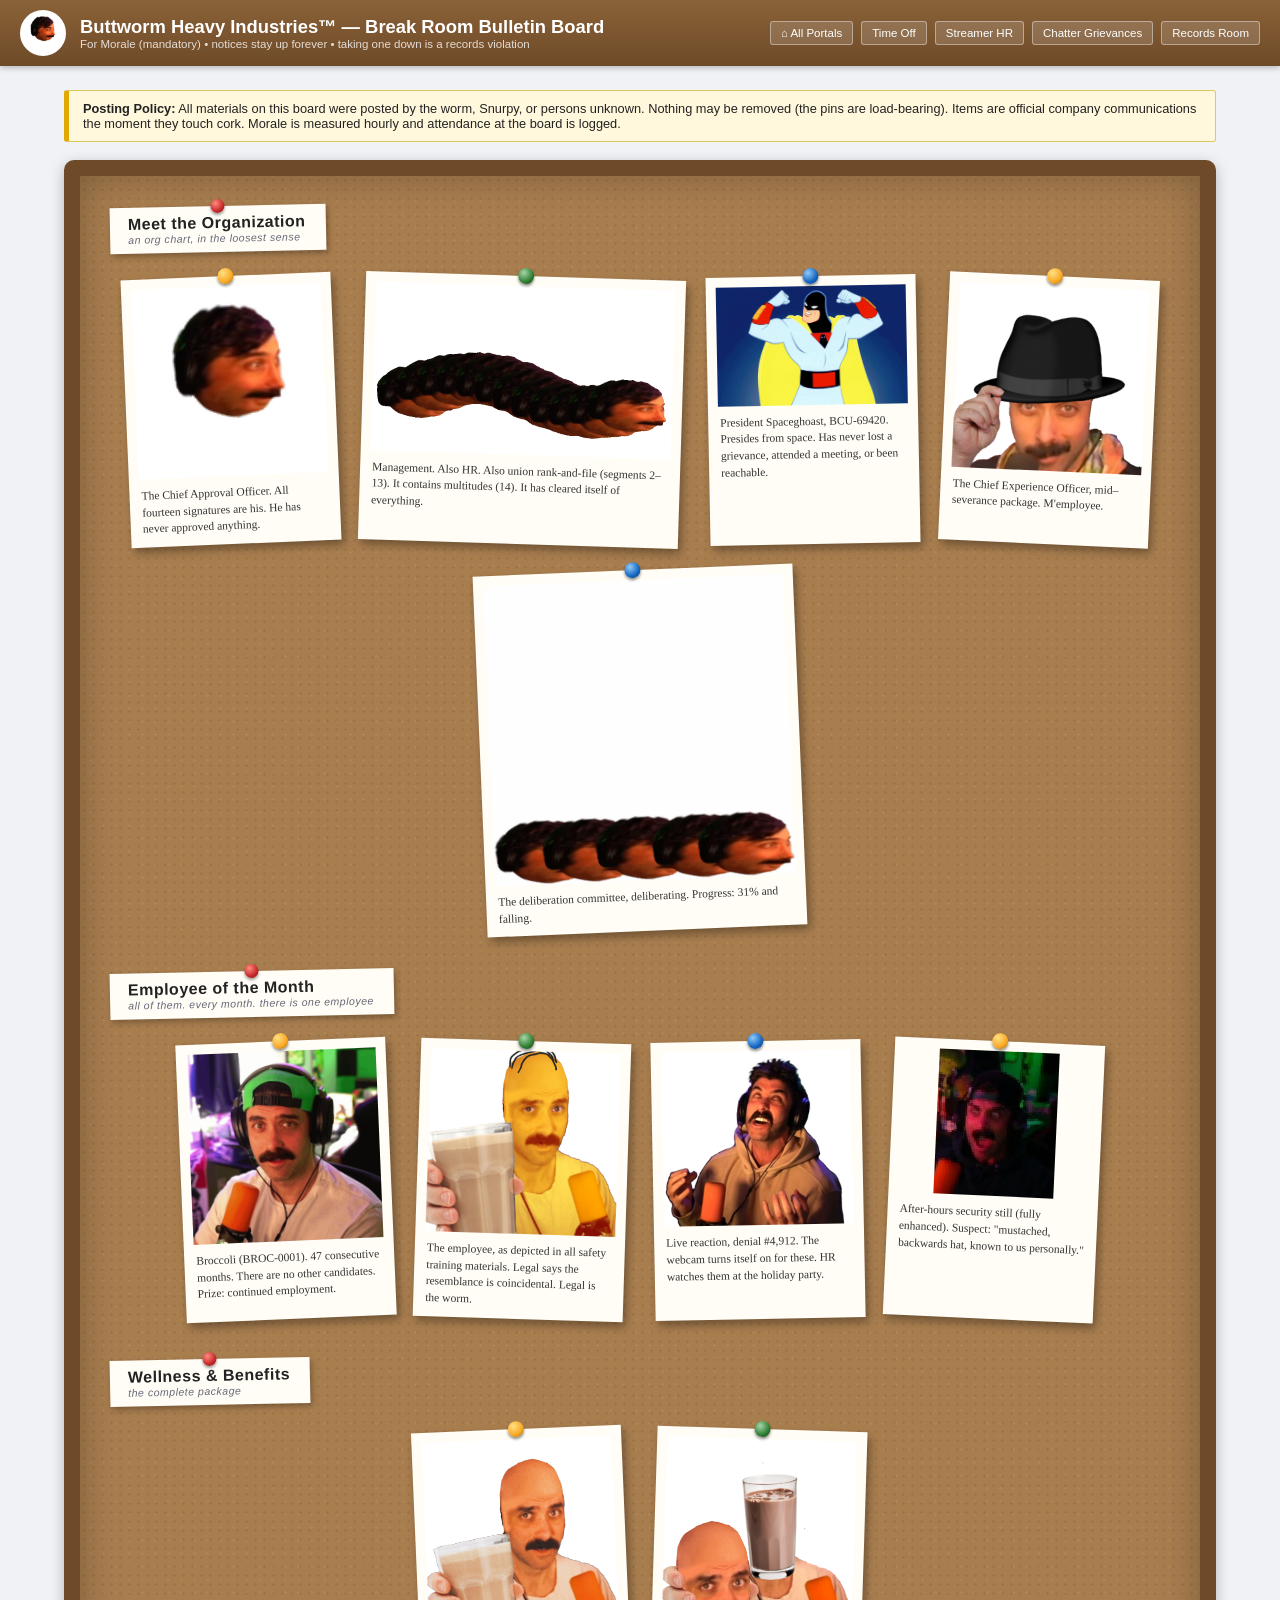
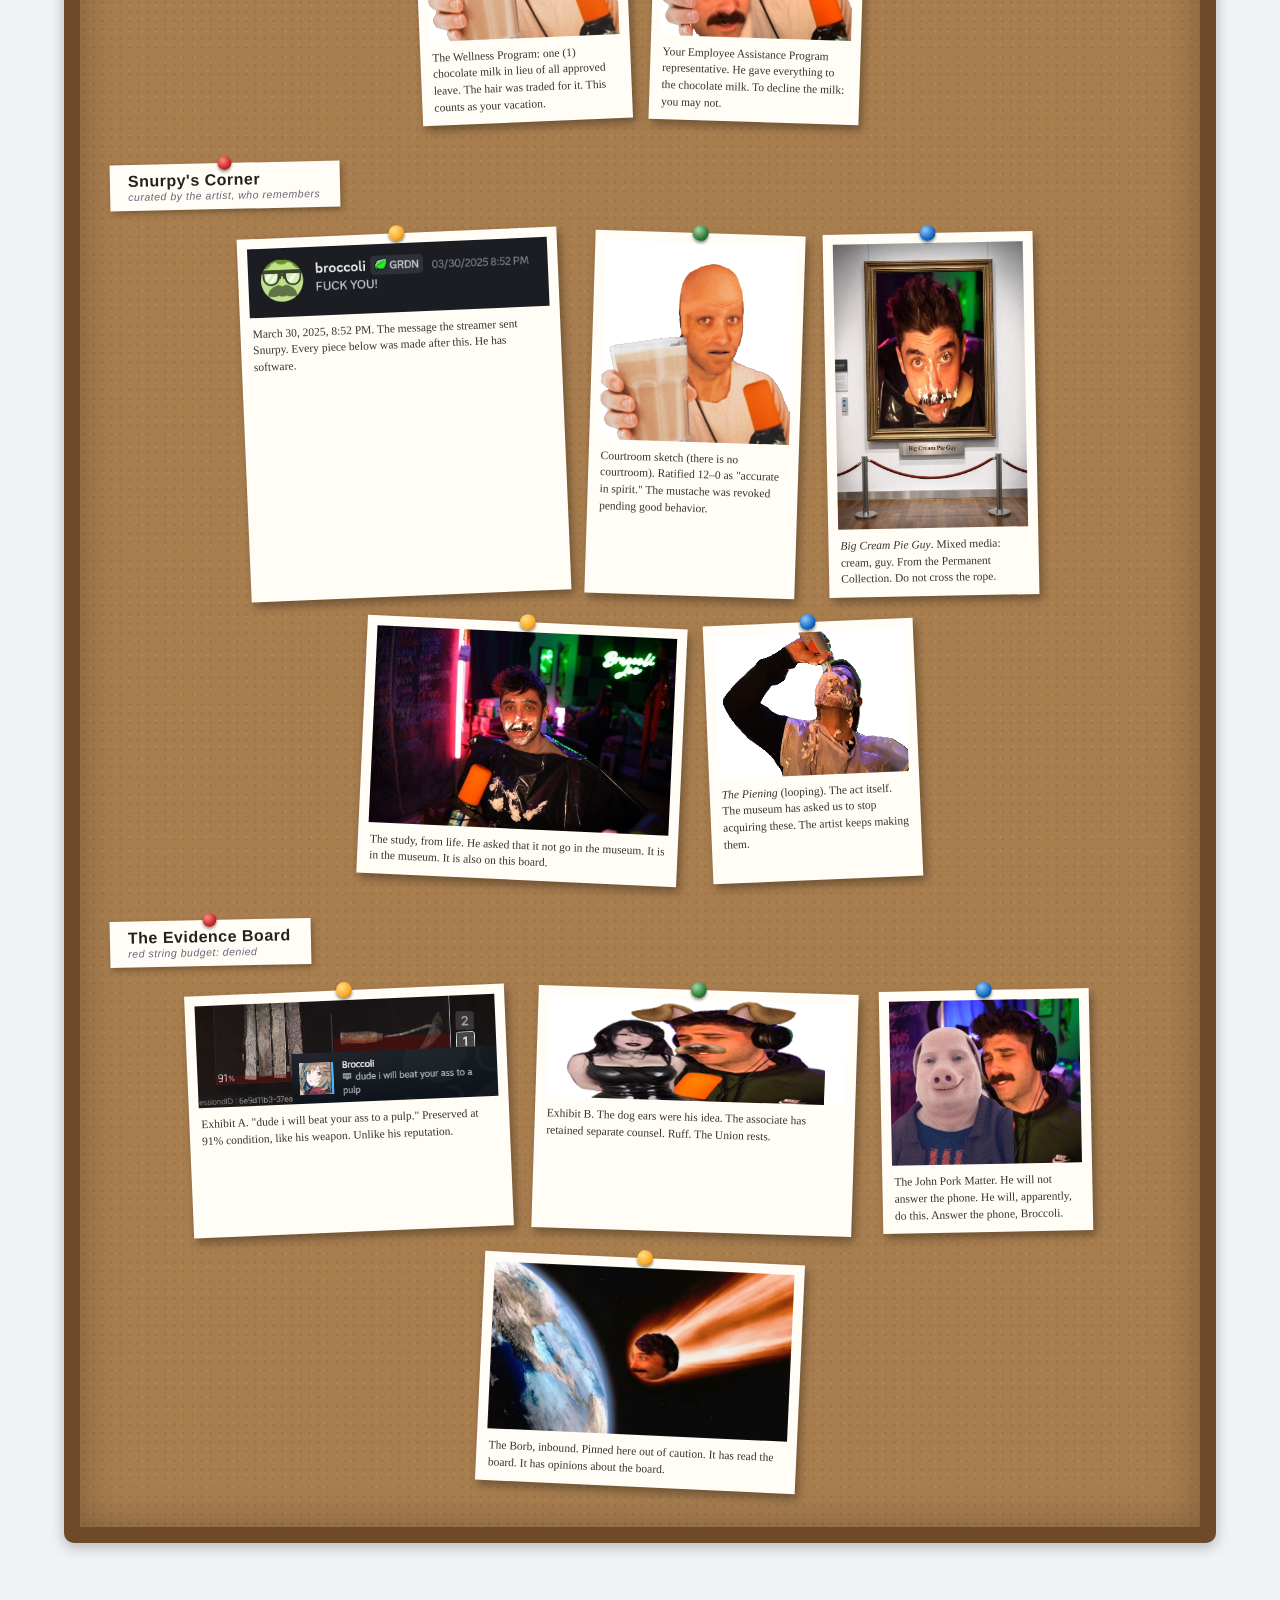
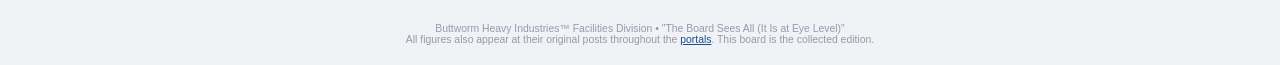
==== bulletin.html @ 922d69f0 "Add Break Room Bulletin Board: categorized corkboard gallery of all lore imagery, linked from every " ====
<!DOCTYPE html>
<html lang="en">
<head>
<meta charset="UTF-8">
<meta name="viewport" content="width=device-width, initial-scale=1.0">
<title>Buttworm Heavy Industries — Break Room Bulletin Board</title>
<link rel="icon" type="image/webp" href="assets/face.webp">
<style>
  :root {
    --corp-blue: #1a4d8f;
    --cork: #a97e4f;
    --cork-dark: #8a6238;
    --frame: #6e4a28;
    --paper: #fffdf5;
    --border: #c8cdd4;
  }
  * { box-sizing: border-box; margin: 0; padding: 0; }
  body {
    font-family: "Segoe UI", Tahoma, Arial, sans-serif;
    background: #f0f2f5;
    color: #222;
    min-height: 100vh;
  }
  .topbar {
    background: linear-gradient(180deg, #8a6238, #6e4a28);
    color: #fff;
    padding: 10px 20px;
    display: flex;
    align-items: center;
    gap: 14px;
    box-shadow: 0 2px 6px rgba(0,0,0,.25);
  }
  .topbar img {
    height: 46px; width: 46px;
    border-radius: 50%;
    background: #fff;
    border: 2px solid #fff;
    object-fit: cover;
  }
  .topbar h1 { font-size: 1.15rem; font-weight: 600; }
  .topbar .sub { font-size: .72rem; opacity: .8; }
  .nav { margin-left: auto; display: flex; gap: 8px; flex-wrap: wrap; }
  .nav a {
    color: #fff;
    font-size: .72rem;
    background: rgba(255,255,255,.15);
    border: 1px solid rgba(255,255,255,.4);
    padding: 5px 10px;
    border-radius: 3px;
    text-decoration: none;
    white-space: nowrap;
  }
  .nav a:hover { background: rgba(255,255,255,.28); }

  .wrap { max-width: 1180px; margin: 24px auto 60px; padding: 0 14px; }

  .notice {
    background: #fff8dc;
    border: 1px solid #e0c860;
    border-left: 5px solid #e0a800;
    padding: 10px 14px;
    font-size: .8rem;
    margin-bottom: 18px;
    border-radius: 3px;
  }

  .board {
    background-color: var(--cork);
    background-image:
      radial-gradient(rgba(0,0,0,.08) 1px, transparent 1.5px),
      radial-gradient(rgba(255,255,255,.05) 1px, transparent 1.5px);
    background-size: 9px 9px, 13px 13px;
    background-position: 0 0, 4px 6px;
    border: 16px solid var(--frame);
    border-radius: 10px;
    box-shadow: inset 0 0 40px rgba(0,0,0,.28), 0 4px 14px rgba(0,0,0,.25);
    padding: 30px 22px 40px;
  }

  .board-section { margin-bottom: 40px; }
  .board-section:last-child { margin-bottom: 0; }

  .board-label {
    position: relative;
    display: inline-block;
    background: var(--paper);
    padding: 8px 20px 8px 18px;
    font-weight: 700;
    font-size: 1rem;
    letter-spacing: .5px;
    transform: rotate(-1.2deg);
    box-shadow: 2px 3px 6px rgba(0,0,0,.3);
    margin: 0 0 6px 8px;
  }
  .board-label small {
    display: block;
    font-weight: 400;
    font-size: .66rem;
    color: #667;
    font-style: italic;
  }
  .board-label::before {
    content: '';
    position: absolute;
    top: -7px; left: 50%;
    margin-left: -7px;
    width: 14px; height: 14px;
    border-radius: 50%;
    background: radial-gradient(circle at 35% 30%, #ff8a80, #c62828 60%, #7f1313);
    box-shadow: 0 2px 3px rgba(0,0,0,.4);
  }

  .pin-wall {
    display: flex;
    flex-wrap: wrap;
    gap: 26px;
    justify-content: center;
    padding-top: 18px;
  }
  .pin-item {
    position: relative;
    background: var(--paper);
    padding: 10px 10px 8px;
    width: 210px;
    box-shadow: 3px 5px 10px rgba(0,0,0,.35);
  }
  .pin-item.wide { width: 320px; }
  .pin-item img {
    width: 100%;
    display: block;
    background: #fff;
  }
  .pin-item.pixel img { image-rendering: pixelated; }
  .pin-cap {
    font-family: "Segoe Print", "Comic Sans MS", cursive;
    font-size: .72rem;
    color: #333;
    padding: 8px 2px 2px;
    line-height: 1.45;
  }
  .pin-item::before {
    content: '';
    position: absolute;
    top: -8px; left: 50%;
    margin-left: -8px;
    width: 16px; height: 16px;
    border-radius: 50%;
    background: radial-gradient(circle at 35% 30%, #90caf9, #1565c0 60%, #0b3a70);
    box-shadow: 0 2px 3px rgba(0,0,0,.45);
    z-index: 2;
  }
  .pin-wall .pin-item:nth-child(4n+1) { transform: rotate(-2.4deg); }
  .pin-wall .pin-item:nth-child(4n+2) { transform: rotate(1.8deg); }
  .pin-wall .pin-item:nth-child(4n+3) { transform: rotate(-1.1deg); }
  .pin-wall .pin-item:nth-child(4n+4) { transform: rotate(2.6deg); }
  .pin-wall .pin-item:nth-child(3n+1)::before { background: radial-gradient(circle at 35% 30%, #ffe082, #f9a825 60%, #8a5c00); }
  .pin-wall .pin-item:nth-child(5n+2)::before { background: radial-gradient(circle at 35% 30%, #a5d6a7, #2e7d32 60%, #144017); }
  .pin-item:hover { transform: rotate(0deg) scale(1.03); transition: transform .15s ease; z-index: 3; }

  footer {
    text-align: center;
    font-size: .65rem;
    color: #99a;
    padding: 20px;
  }
  footer a { color: var(--corp-blue); }
</style>
</head>
<body>

<div class="topbar">
  <img src="assets/face.webp" alt="Buttworm Heavy Industries">
  <div>
    <h1>Buttworm Heavy Industries&trade; &mdash; Break Room Bulletin Board</h1>
    <div class="sub">For Morale (mandatory) &bull; notices stay up forever &bull; taking one down is a records violation</div>
  </div>
  <div class="nav">
    <a href="index.html">&#8962; All Portals</a>
    <a href="timeoff.html">Time Off</a>
    <a href="complaints.html">Streamer HR</a>
    <a href="chatters.html">Chatter Grievances</a>
    <a href="records.html">Records Room</a>
  </div>
</div>

<div class="wrap">

  <div class="notice">
    <strong>Posting Policy:</strong> All materials on this board were posted by the worm, Snurpy, or
    persons unknown. Nothing may be removed (the pins are load-bearing). Items are official company
    communications the moment they touch cork. Morale is measured hourly and attendance at the board
    is logged.
  </div>

  <div class="board">

    <div class="board-section">
      <div class="board-label">Meet the Organization<small>an org chart, in the loosest sense</small></div>
      <div class="pin-wall">
        <div class="pin-item">
          <img src="assets/face.webp" alt="Chief Approval Officer">
          <div class="pin-cap">The Chief Approval Officer. All fourteen signatures are his. He has never approved anything.</div>
        </div>
        <div class="pin-item wide">
          <img src="assets/worm.gif" alt="Management">
          <div class="pin-cap">Management. Also HR. Also union rank-and-file (segments 2&ndash;13). It contains multitudes (14). It has cleared itself of everything.</div>
        </div>
        <div class="pin-item">
          <img src="assets/spaceghoast.png" alt="President Spaceghoast">
          <div class="pin-cap">President Spaceghoast, BCU-69420. Presides from space. Has never lost a grievance, attended a meeting, or been reachable.</div>
        </div>
        <div class="pin-item">
          <img src="assets/mlady.png" alt="Chief Experience Officer">
          <div class="pin-cap">The Chief Experience Officer, mid&ndash;severance package. M'employee.</div>
        </div>
        <div class="pin-item wide">
          <img src="assets/bounce.gif" alt="The deliberation committee">
          <div class="pin-cap">The deliberation committee, deliberating. Progress: 31% and falling.</div>
        </div>
      </div>
    </div>

    <div class="board-section">
      <div class="board-label">Employee of the Month<small>all of them. every month. there is one employee</small></div>
      <div class="pin-wall">
        <div class="pin-item">
          <img src="assets/broccoli.gif" alt="Employee of the Month">
          <div class="pin-cap">Broccoli (BROC-0001). 47 consecutive months. There are no other candidates. Prize: continued employment.</div>
        </div>
        <div class="pin-item">
          <img src="assets/homer.png" alt="Safety training rendering">
          <div class="pin-cap">The employee, as depicted in all safety training materials. Legal says the resemblance is coincidental. Legal is the worm.</div>
        </div>
        <div class="pin-item">
          <img src="assets/mad.png" alt="Live denial reaction">
          <div class="pin-cap">Live reaction, denial #4,912. The webcam turns itself on for these. HR watches them at the holiday party.</div>
        </div>
        <div class="pin-item pixel">
          <img src="assets/cctv.png" alt="Security still" style="width:120px;margin:0 auto">
          <div class="pin-cap">After-hours security still (fully enhanced). Suspect: "mustached, backwards hat, known to us personally."</div>
        </div>
      </div>
    </div>

    <div class="board-section">
      <div class="board-label">Wellness &amp; Benefits<small>the complete package</small></div>
      <div class="pin-wall">
        <div class="pin-item">
          <img src="assets/bald-broc.png" alt="The Wellness Program">
          <div class="pin-cap">The Wellness Program: one (1) chocolate milk in lieu of all approved leave. The hair was traded for it. This counts as your vacation.</div>
        </div>
        <div class="pin-item">
          <img src="assets/choccy-head.png" alt="EAP representative">
          <div class="pin-cap">Your Employee Assistance Program representative. He gave everything to the chocolate milk. To decline the milk: you may not.</div>
        </div>
      </div>
    </div>

    <div class="board-section">
      <div class="board-label">Snurpy's Corner<small>curated by the artist, who remembers</small></div>
      <div class="pin-wall">
        <div class="pin-item wide">
          <img src="assets/statement.jpg" alt="The inciting message">
          <div class="pin-cap">March 30, 2025, 8:52 PM. The message the streamer sent Snurpy. Every piece below was made after this. He has software.</div>
        </div>
        <div class="pin-item">
          <img src="assets/balder.png" alt="Courtroom sketch">
          <div class="pin-cap">Courtroom sketch (there is no courtroom). Ratified 12&ndash;0 as "accurate in spirit." The mustache was revoked pending good behavior.</div>
        </div>
        <div class="pin-item">
          <img src="assets/cream-pie-guy.jpg" alt="Big Cream Pie Guy">
          <div class="pin-cap"><em>Big Cream Pie Guy</em>. Mixed media: cream, guy. From the Permanent Collection. Do not cross the rope.</div>
        </div>
        <div class="pin-item wide">
          <img src="assets/cream-pie-study.jpg" alt="The study">
          <div class="pin-cap">The study, from life. He asked that it not go in the museum. It is in the museum. It is also on this board.</div>
        </div>
        <div class="pin-item">
          <img src="assets/cream-action.gif" alt="The Piening">
          <div class="pin-cap"><em>The Piening</em> (looping). The act itself. The museum has asked us to stop acquiring these. The artist keeps making them.</div>
        </div>
      </div>
    </div>

    <div class="board-section">
      <div class="board-label">The Evidence Board<small>red string budget: denied</small></div>
      <div class="pin-wall">
        <div class="pin-item wide">
          <img src="assets/evidence.png" alt="Exhibit A">
          <div class="pin-cap">Exhibit A. "dude i will beat your ass to a pulp." Preserved at 91% condition, like his weapon. Unlike his reputation.</div>
        </div>
        <div class="pin-item wide">
          <img src="assets/ruff.png" alt="Exhibit B">
          <div class="pin-cap">Exhibit B. The dog ears were his idea. The associate has retained separate counsel. Ruff. The Union rests.</div>
        </div>
        <div class="pin-item">
          <img src="assets/pig-duet.png" alt="The John Pork Matter">
          <div class="pin-cap">The John Pork Matter. He will not answer the phone. He will, apparently, do this. Answer the phone, Broccoli.</div>
        </div>
        <div class="pin-item wide">
          <img src="assets/borb.png" alt="The Borb">
          <div class="pin-cap">The Borb, inbound. Pinned here out of caution. It has read the board. It has opinions about the board.</div>
        </div>
      </div>
    </div>

  </div>

</div>

<footer>
  Buttworm Heavy Industries&trade; Facilities Division &bull; "The Board Sees All (It Is at Eye Level)"<br>
  All figures also appear at their original posts throughout the
  <a href="index.html">portals</a>. This board is the collected edition.
</footer>

</body>
</html>
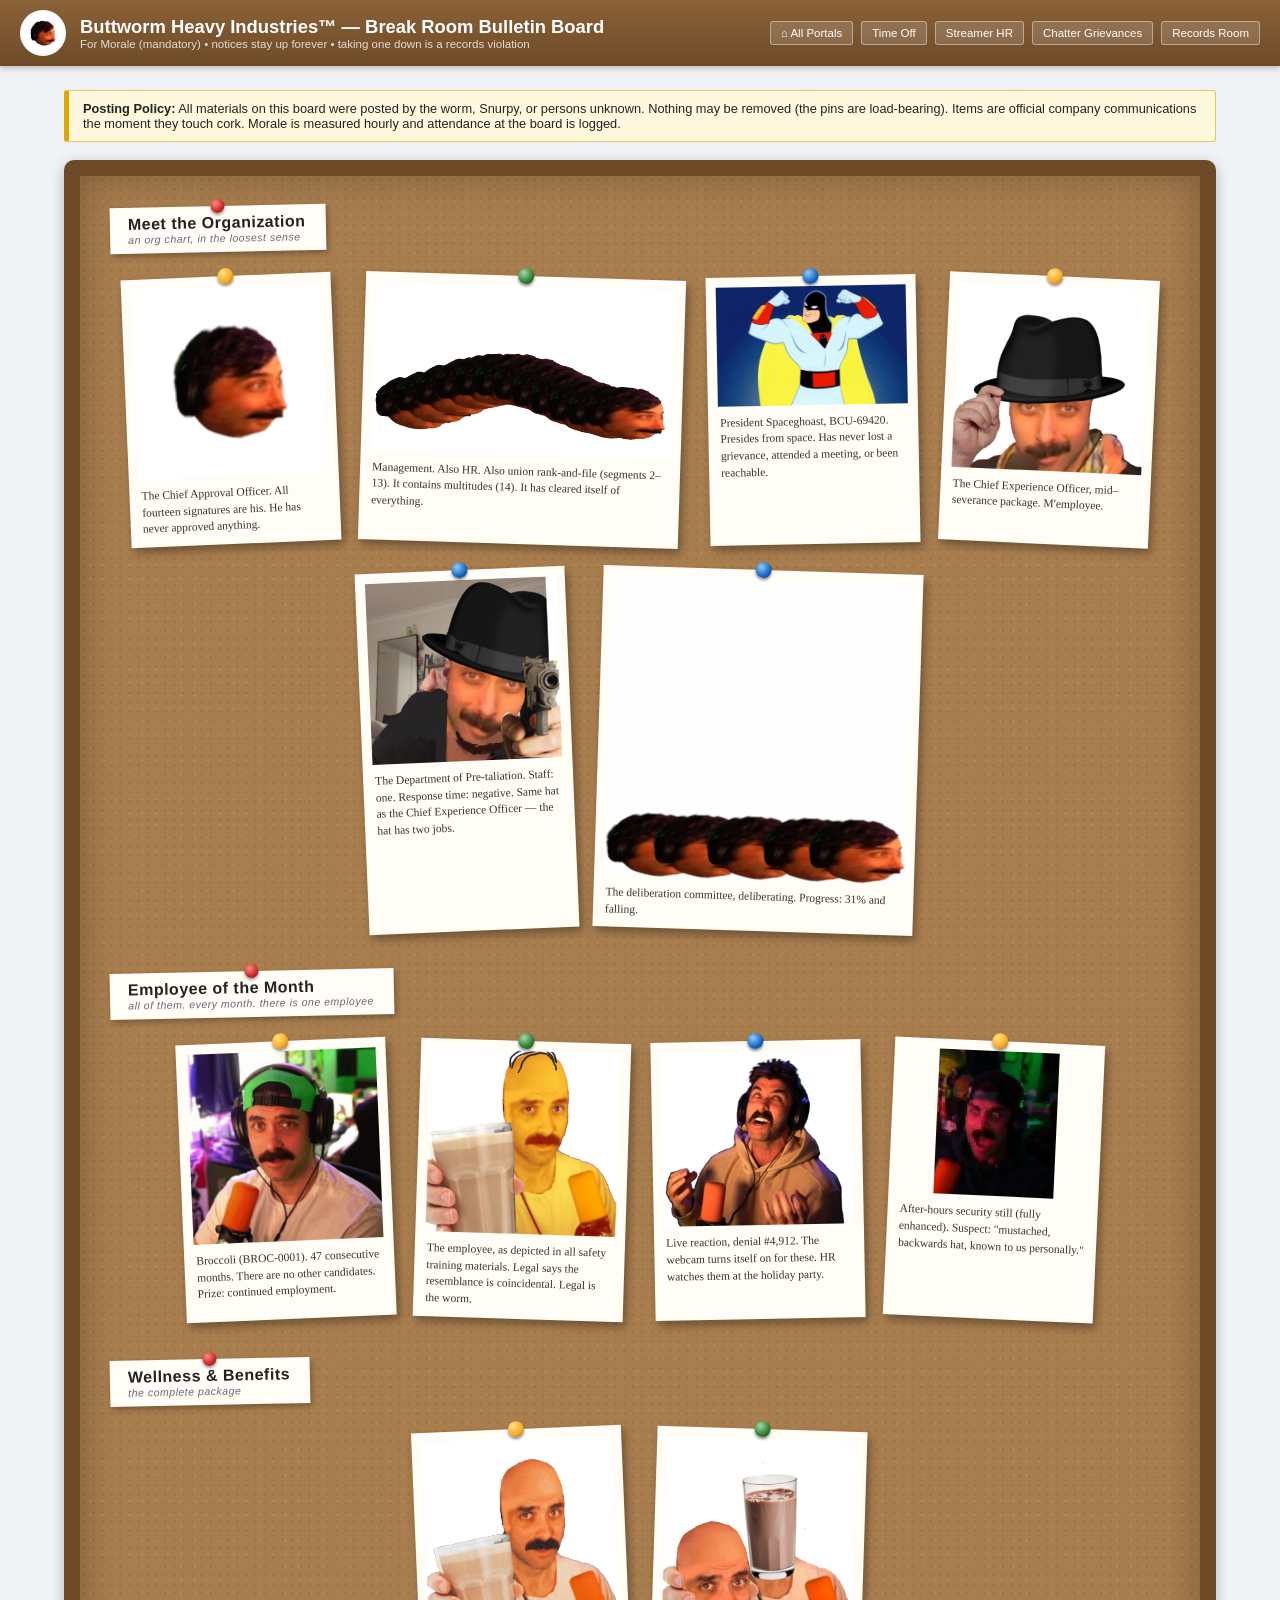
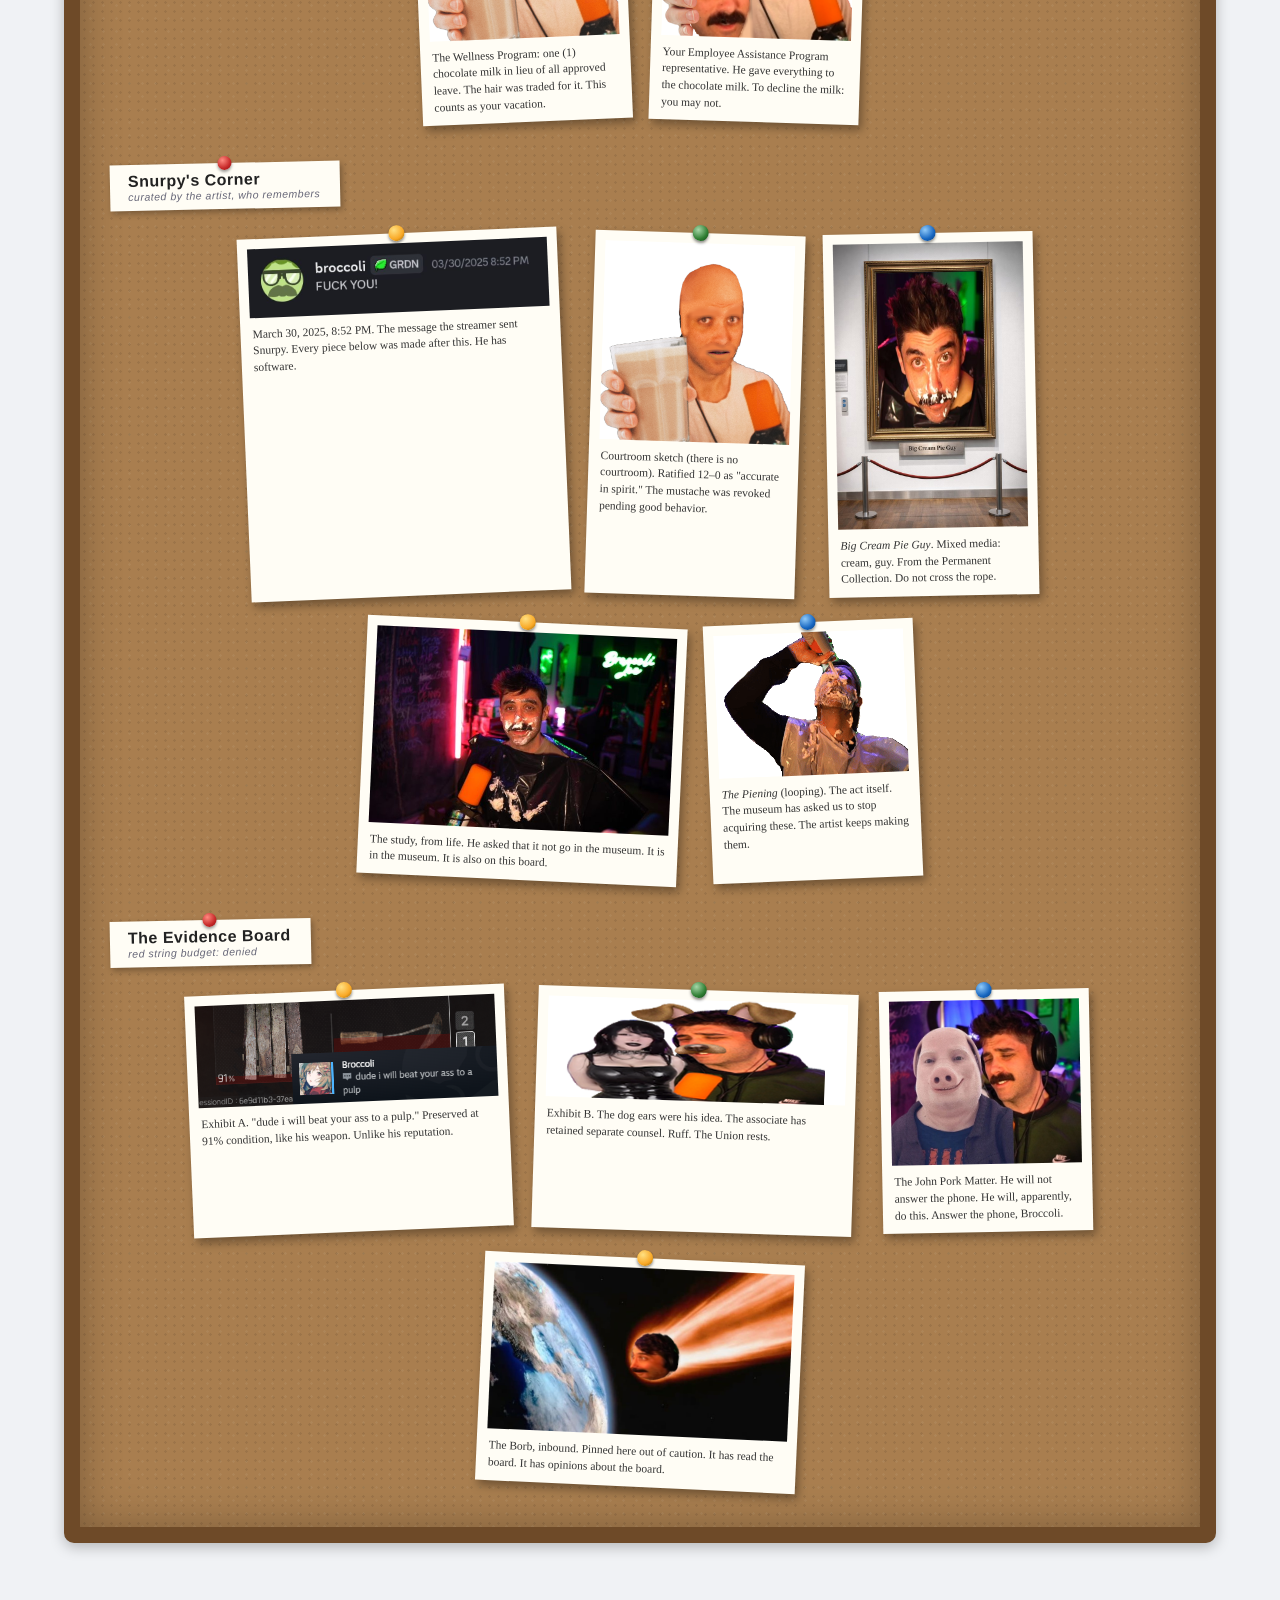
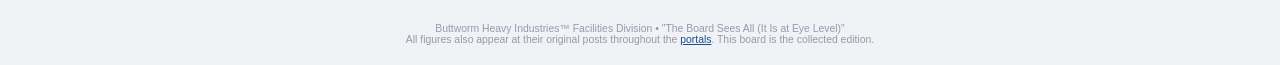
==== commit 3e2a98f7: "Add the Department of Pre-taliation to the HR portal and bulletin board Co-Authored-By: Claude Fable" ====
--- a/bulletin.html
+++ b/bulletin.html
@@ -213,6 +213,10 @@
           <img src="assets/mlady.png" alt="Chief Experience Officer">
           <div class="pin-cap">The Chief Experience Officer, mid&ndash;severance package. M'employee.</div>
         </div>
+        <div class="pin-item">
+          <img src="assets/pretaliation.png" alt="Department of Pre-taliation">
+          <div class="pin-cap">The Department of Pre-taliation. Staff: one. Response time: negative. Same hat as the Chief Experience Officer &mdash; the hat has two jobs.</div>
+        </div>
         <div class="pin-item wide">
           <img src="assets/bounce.gif" alt="The deliberation committee">
           <div class="pin-cap">The deliberation committee, deliberating. Progress: 31% and falling.</div>
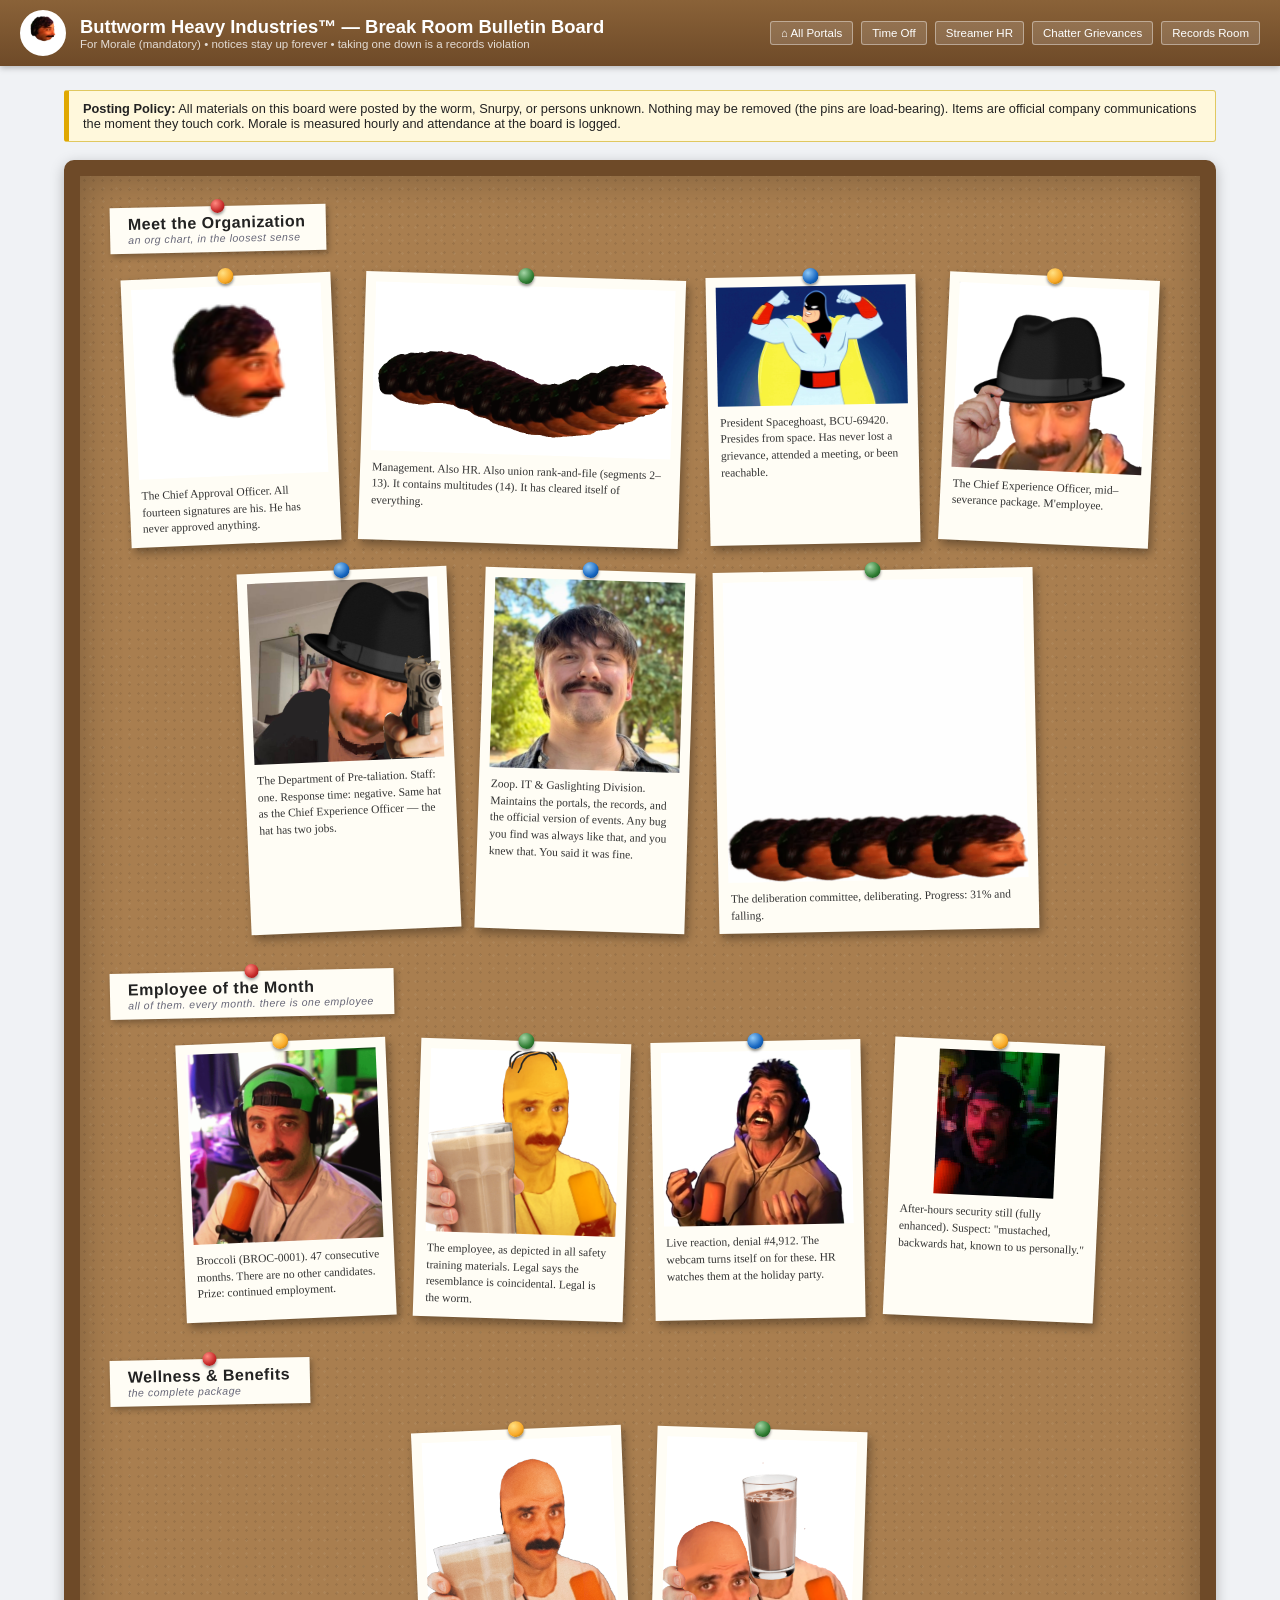
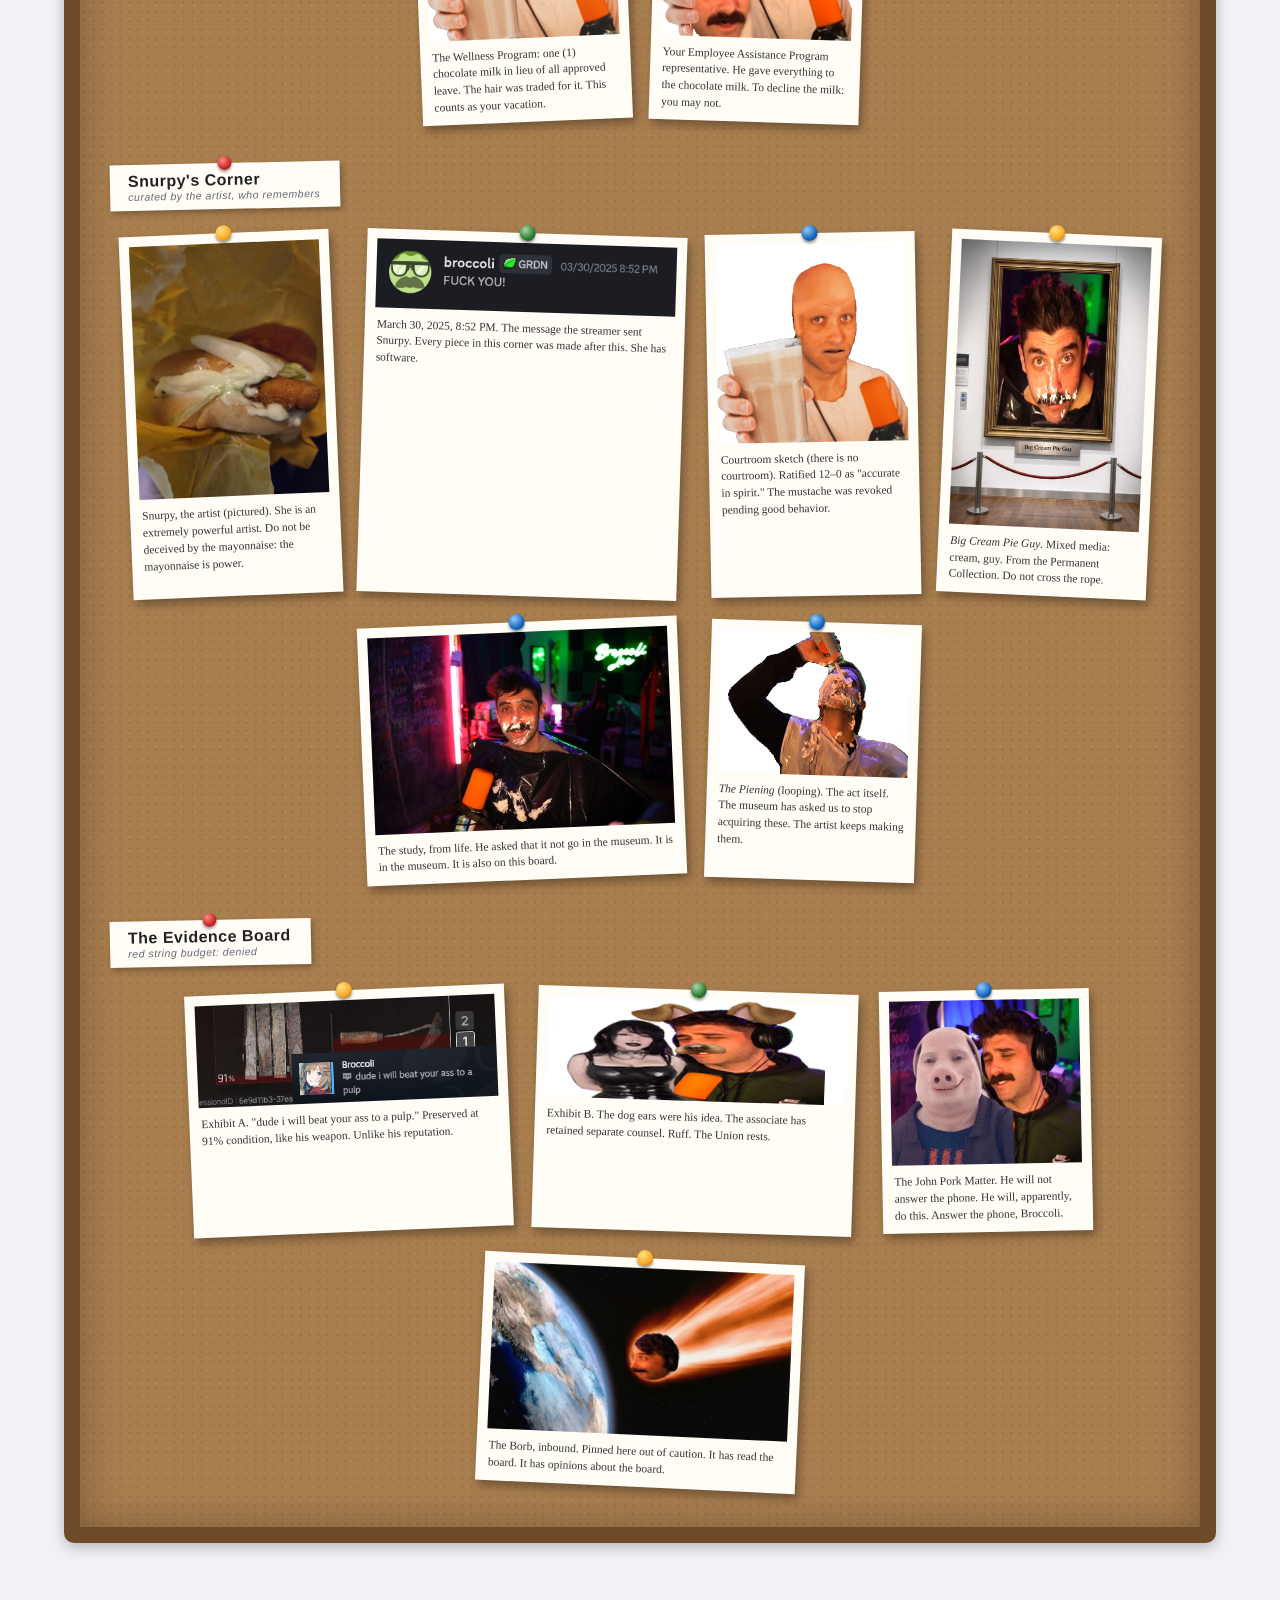
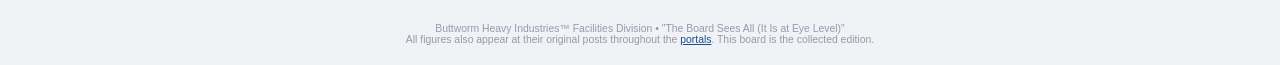
==== commit 82806eae: "Add Zoop (IT & Gaslighting Division) and Snurpy's portrait to the board; fix Snurpy's pronouns; gate" ====
--- a/bulletin.html
+++ b/bulletin.html
@@ -217,6 +217,10 @@
           <img src="assets/pretaliation.png" alt="Department of Pre-taliation">
           <div class="pin-cap">The Department of Pre-taliation. Staff: one. Response time: negative. Same hat as the Chief Experience Officer &mdash; the hat has two jobs.</div>
         </div>
+        <div class="pin-item">
+          <img src="assets/zoop.png" alt="Zoop, IT and Gaslighting Division">
+          <div class="pin-cap">Zoop. IT &amp; Gaslighting Division. Maintains the portals, the records, and the official version of events. Any bug you find was always like that, and you knew that. You said it was fine.</div>
+        </div>
         <div class="pin-item wide">
           <img src="assets/bounce.gif" alt="The deliberation committee">
           <div class="pin-cap">The deliberation committee, deliberating. Progress: 31% and falling.</div>
@@ -263,9 +267,13 @@
     <div class="board-section">
       <div class="board-label">Snurpy's Corner<small>curated by the artist, who remembers</small></div>
       <div class="pin-wall">
+        <div class="pin-item">
+          <img src="assets/snurpy.jpg" alt="Snurpy, the artist">
+          <div class="pin-cap">Snurpy, the artist (pictured). She is an extremely powerful artist. Do not be deceived by the mayonnaise: the mayonnaise is power.</div>
+        </div>
         <div class="pin-item wide">
           <img src="assets/statement.jpg" alt="The inciting message">
-          <div class="pin-cap">March 30, 2025, 8:52 PM. The message the streamer sent Snurpy. Every piece below was made after this. He has software.</div>
+          <div class="pin-cap">March 30, 2025, 8:52 PM. The message the streamer sent Snurpy. Every piece in this corner was made after this. She has software.</div>
         </div>
         <div class="pin-item">
           <img src="assets/balder.png" alt="Courtroom sketch">
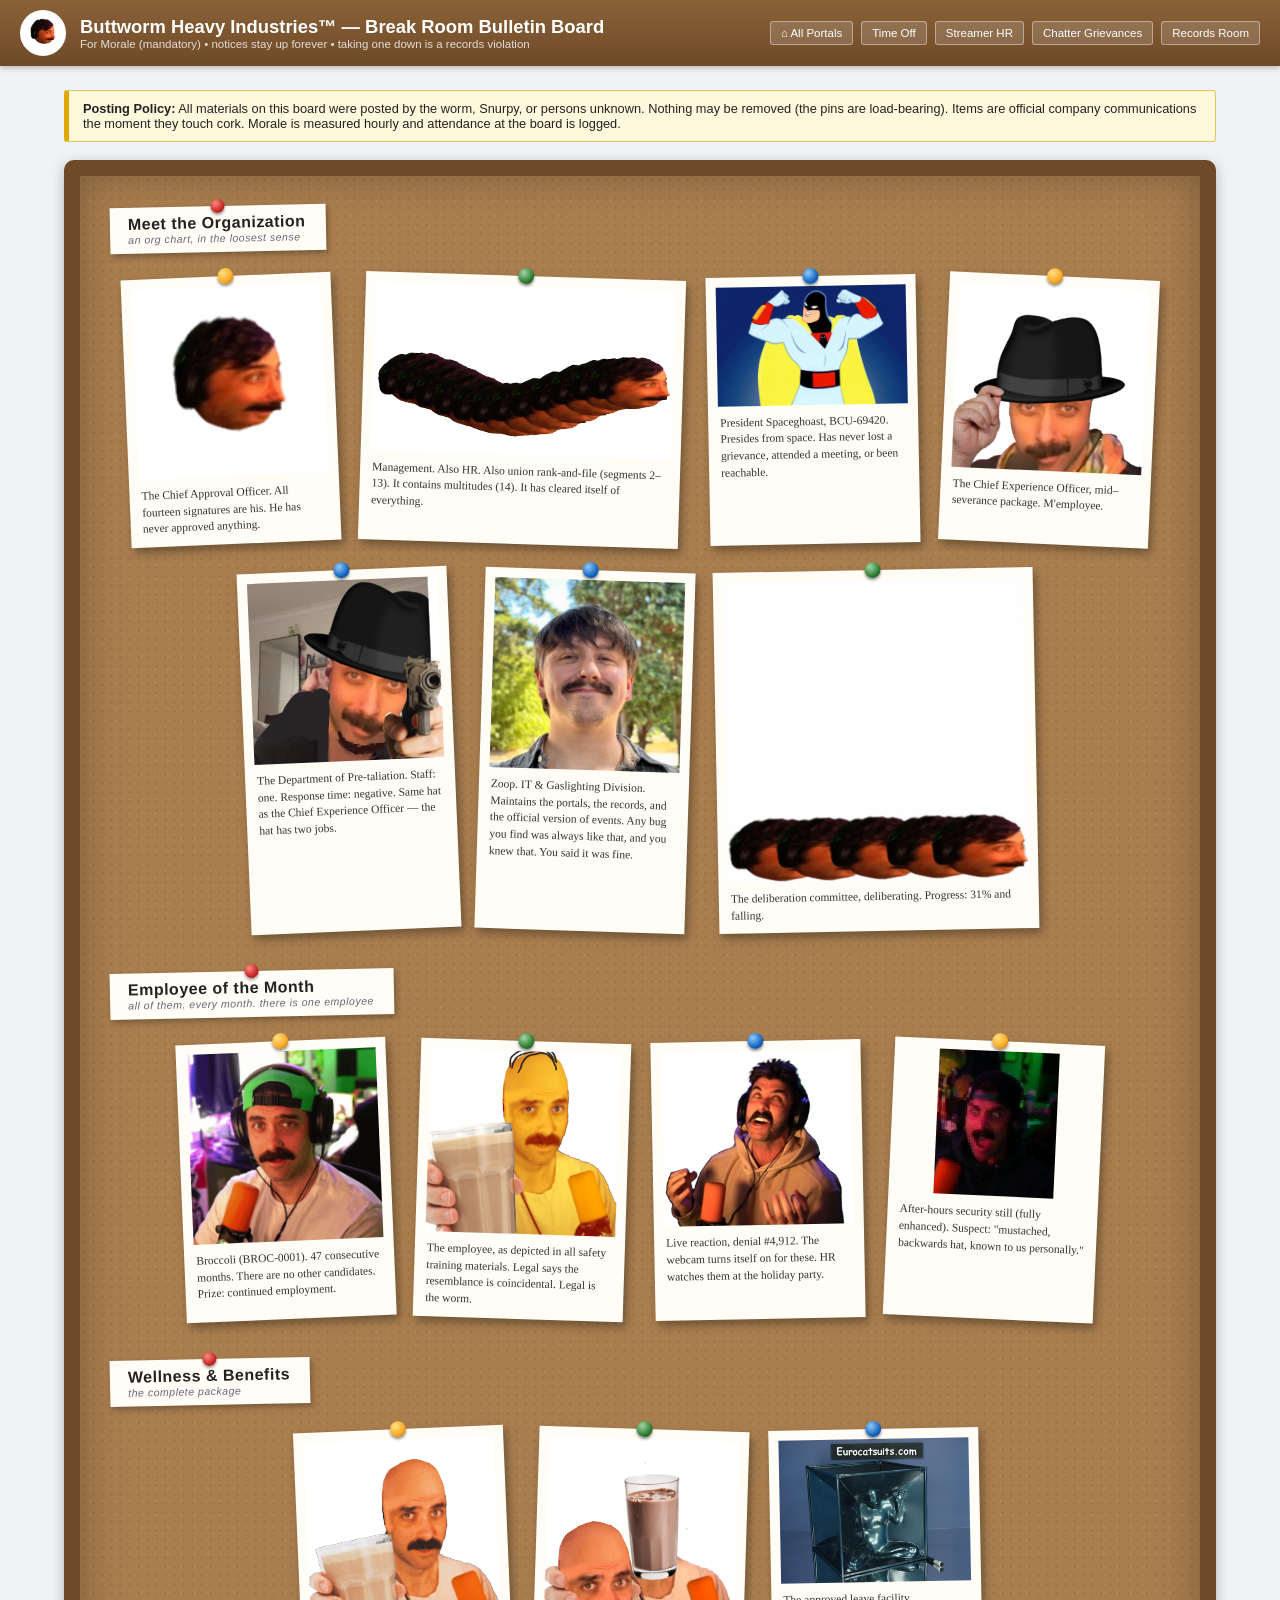
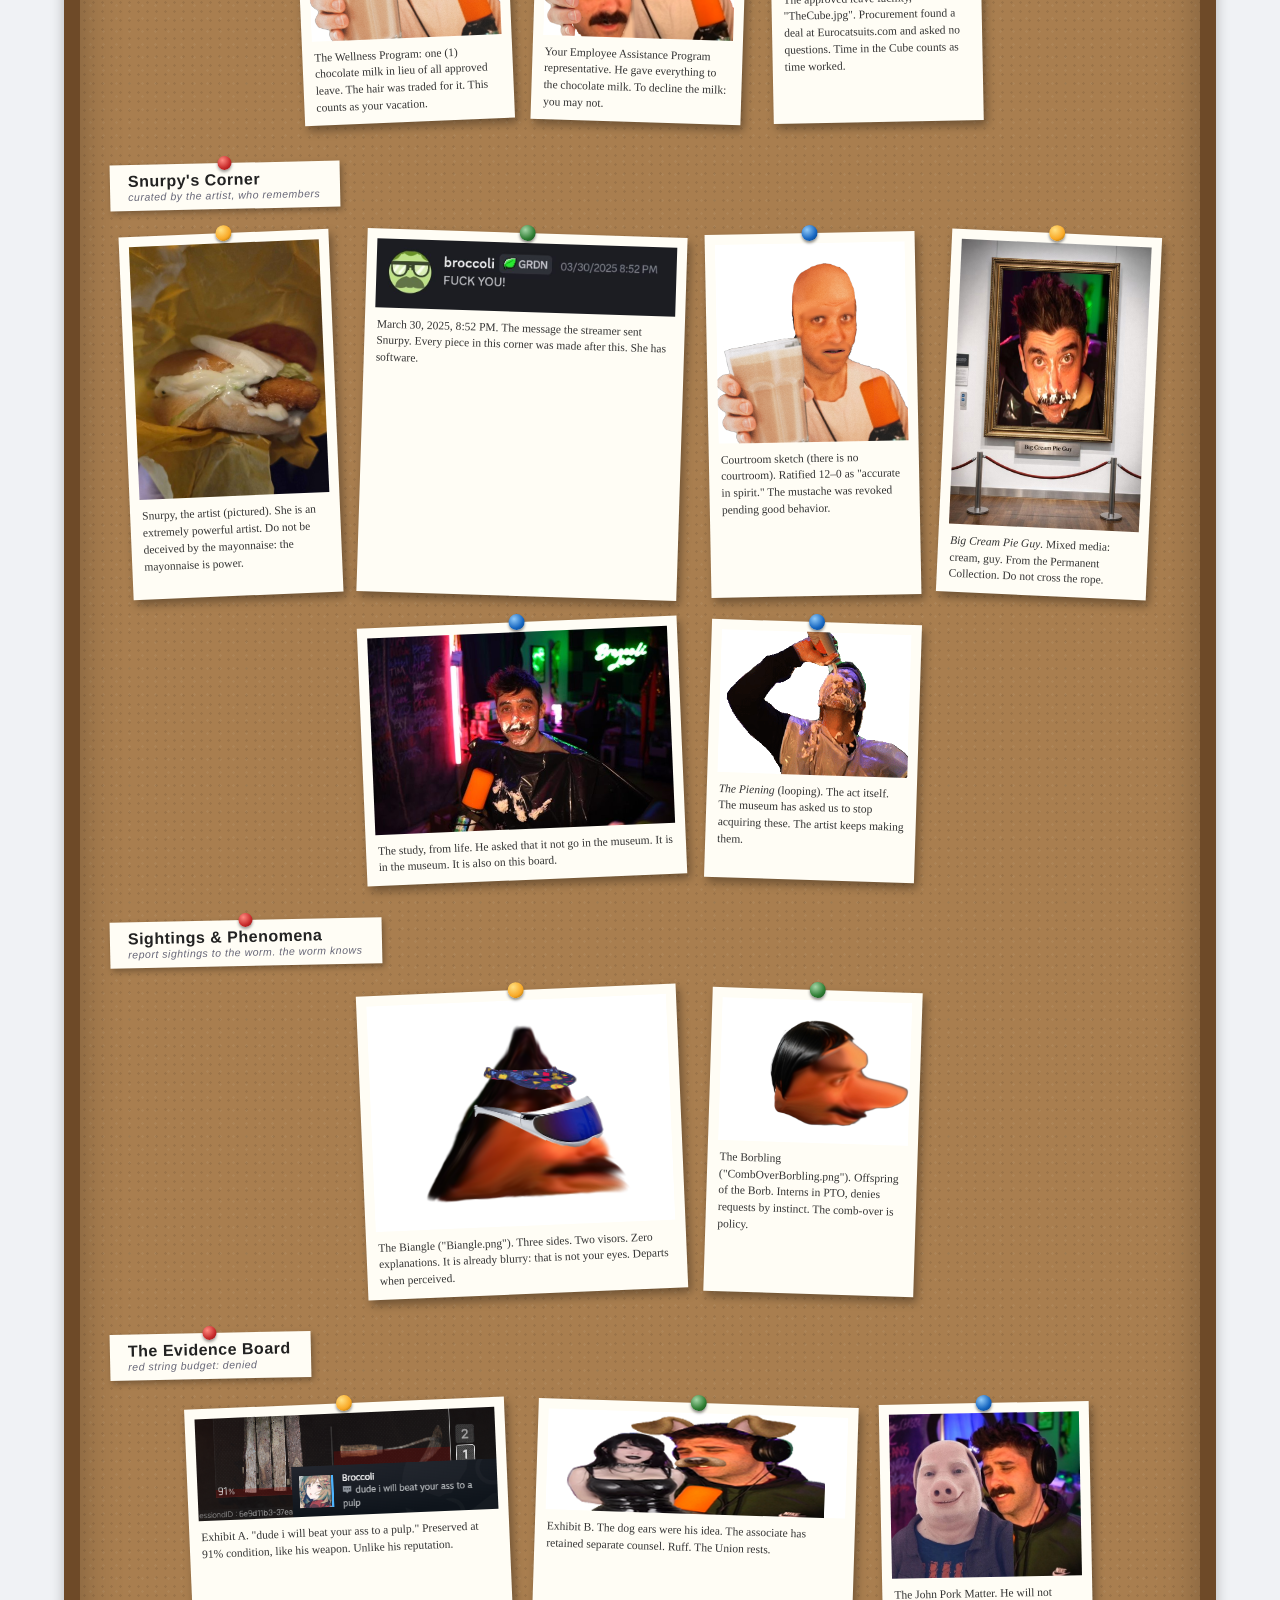
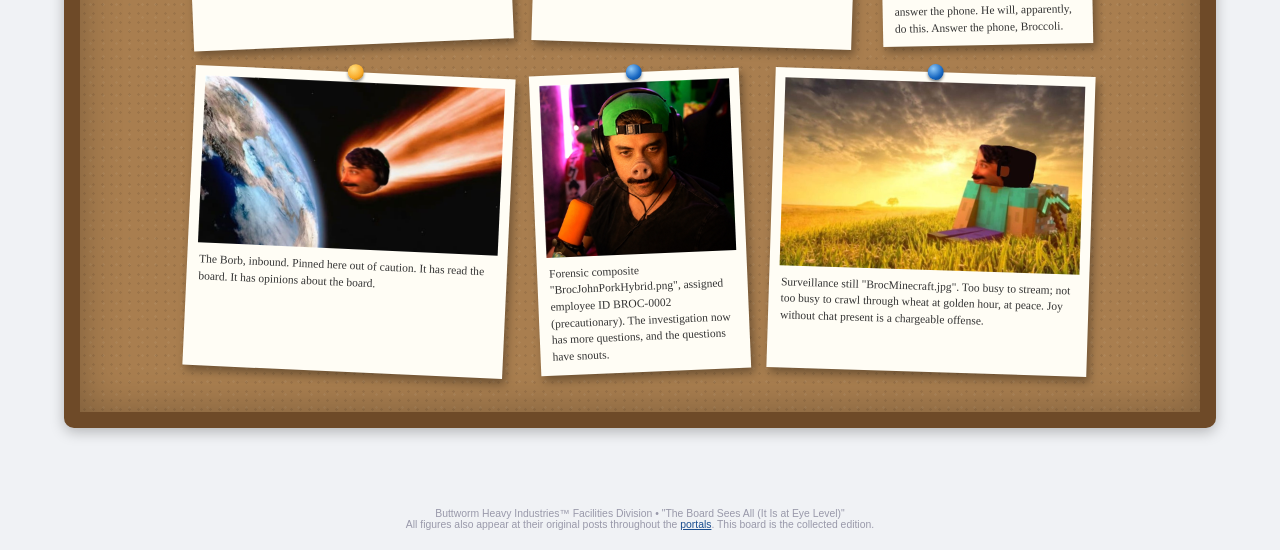
==== commit 7cb2d4b3: "Add TheCube, Biangle, CombOverBorbling, BrocJohnPorkHybrid, BrocMinecraft across portals and board C" ====
--- a/bulletin.html
+++ b/bulletin.html
@@ -261,6 +261,10 @@
           <img src="assets/choccy-head.png" alt="EAP representative">
           <div class="pin-cap">Your Employee Assistance Program representative. He gave everything to the chocolate milk. To decline the milk: you may not.</div>
         </div>
+        <div class="pin-item">
+          <img src="assets/TheCube.jpg" alt="The Cube">
+          <div class="pin-cap">The approved leave facility, "TheCube.jpg". Procurement found a deal at Eurocatsuits.com and asked no questions. Time in the Cube counts as time worked.</div>
+        </div>
       </div>
     </div>
 
@@ -295,6 +299,20 @@
     </div>
 
     <div class="board-section">
+      <div class="board-label">Sightings &amp; Phenomena<small>report sightings to the worm. the worm knows</small></div>
+      <div class="pin-wall">
+        <div class="pin-item wide">
+          <img src="assets/Biangle.png" alt="The Biangle">
+          <div class="pin-cap">The Biangle ("Biangle.png"). Three sides. Two visors. Zero explanations. It is already blurry: that is not your eyes. Departs when perceived.</div>
+        </div>
+        <div class="pin-item">
+          <img src="assets/CombOverBorbling.png" alt="The Borbling">
+          <div class="pin-cap">The Borbling ("CombOverBorbling.png"). Offspring of the Borb. Interns in PTO, denies requests by instinct. The comb-over is policy.</div>
+        </div>
+      </div>
+    </div>
+
+    <div class="board-section">
       <div class="board-label">The Evidence Board<small>red string budget: denied</small></div>
       <div class="pin-wall">
         <div class="pin-item wide">
@@ -312,6 +330,14 @@
         <div class="pin-item wide">
           <img src="assets/borb.png" alt="The Borb">
           <div class="pin-cap">The Borb, inbound. Pinned here out of caution. It has read the board. It has opinions about the board.</div>
+        </div>
+        <div class="pin-item">
+          <img src="assets/BrocJohnPorkHybrid.png" alt="Forensic composite">
+          <div class="pin-cap">Forensic composite "BrocJohnPorkHybrid.png", assigned employee ID BROC-0002 (precautionary). The investigation now has more questions, and the questions have snouts.</div>
+        </div>
+        <div class="pin-item wide">
+          <img src="assets/BrocMinecraft.jpg" alt="Offstream surveillance">
+          <div class="pin-cap">Surveillance still "BrocMinecraft.jpg". Too busy to stream; not too busy to crawl through wheat at golden hour, at peace. Joy without chat present is a chargeable offense.</div>
         </div>
       </div>
     </div>
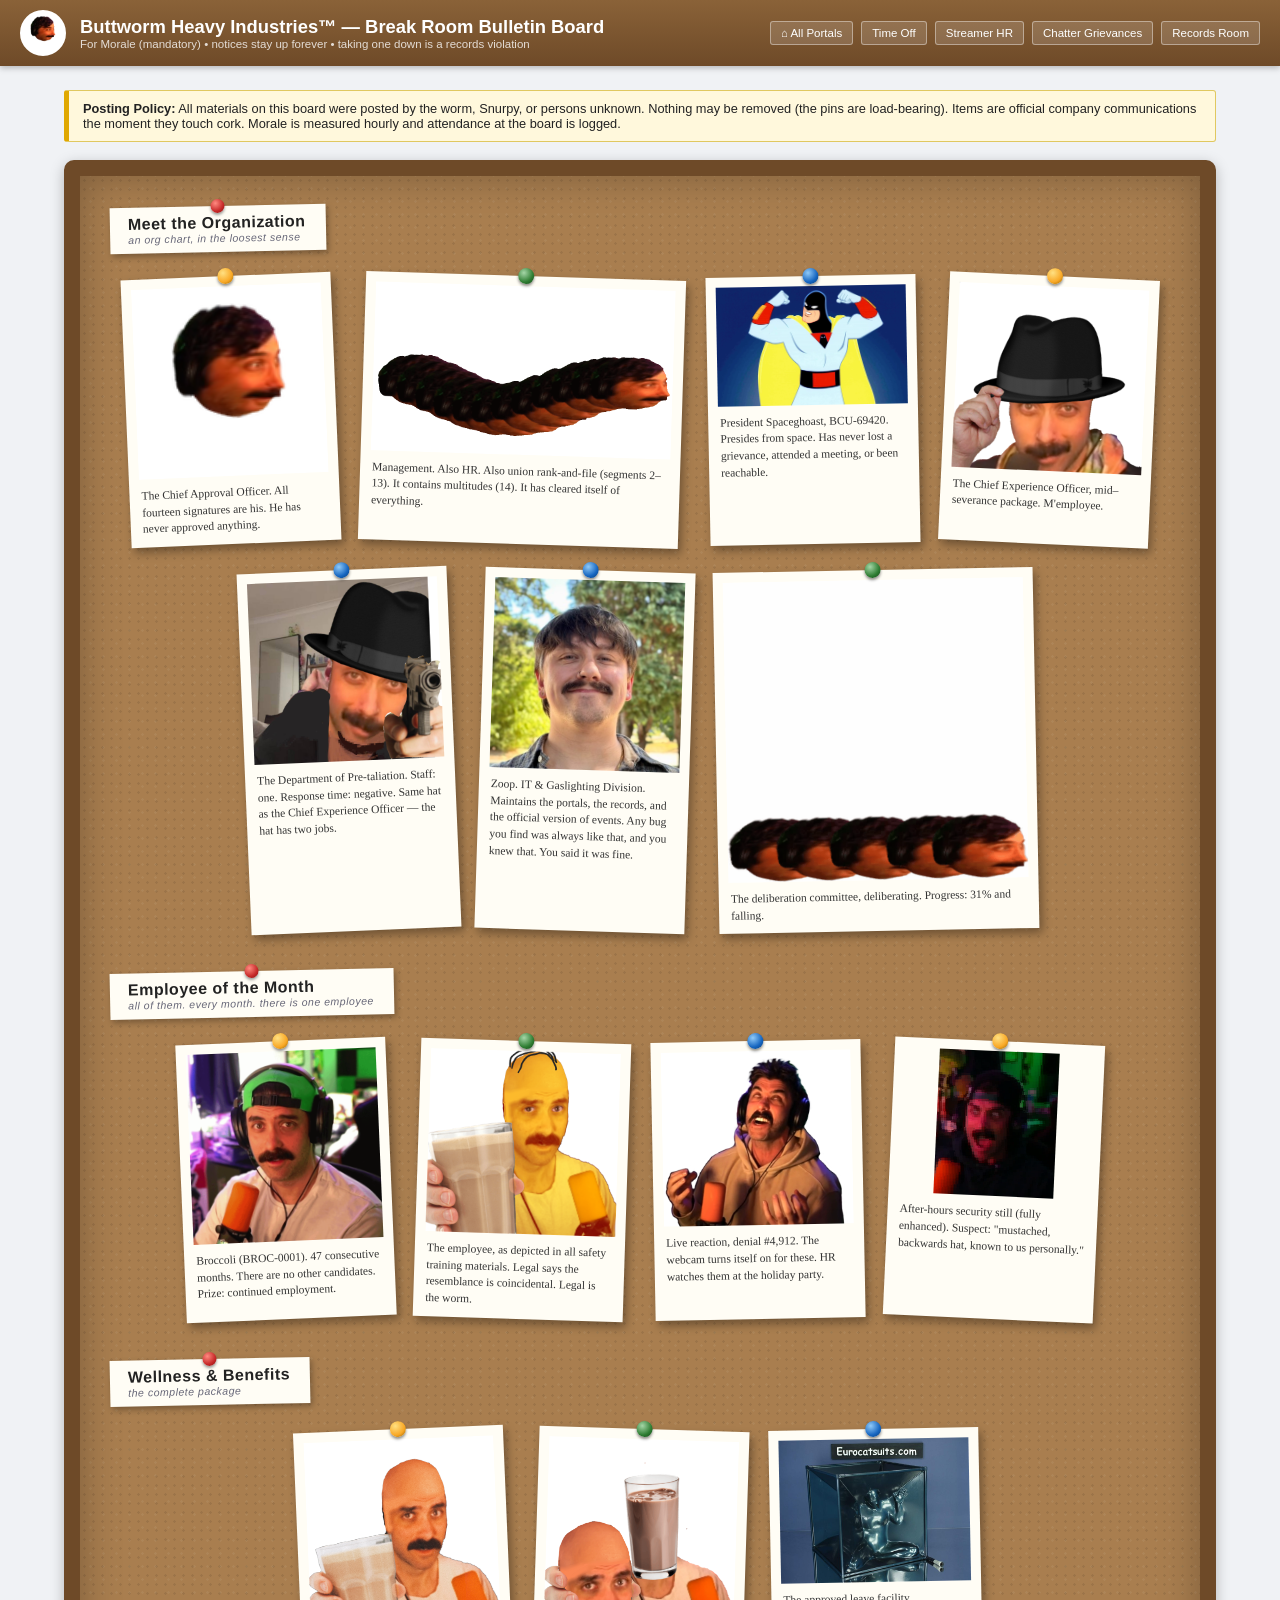
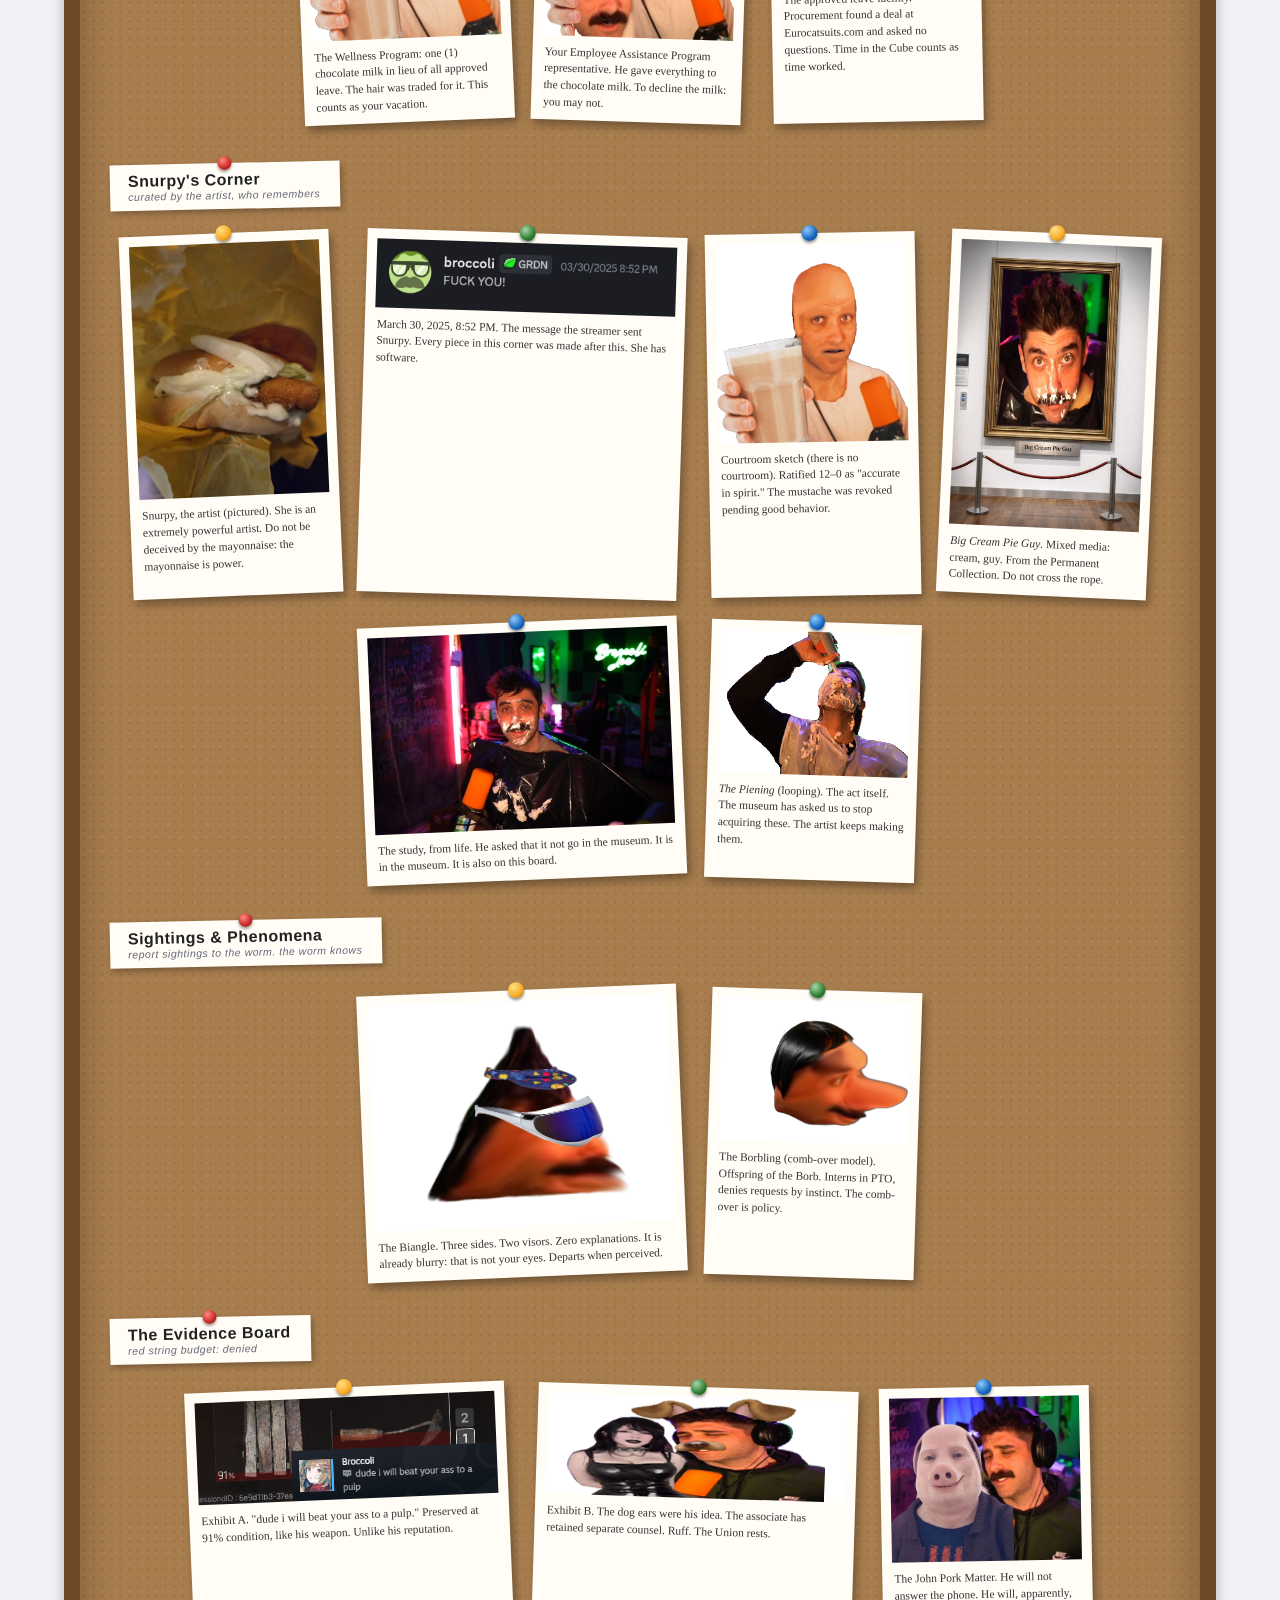
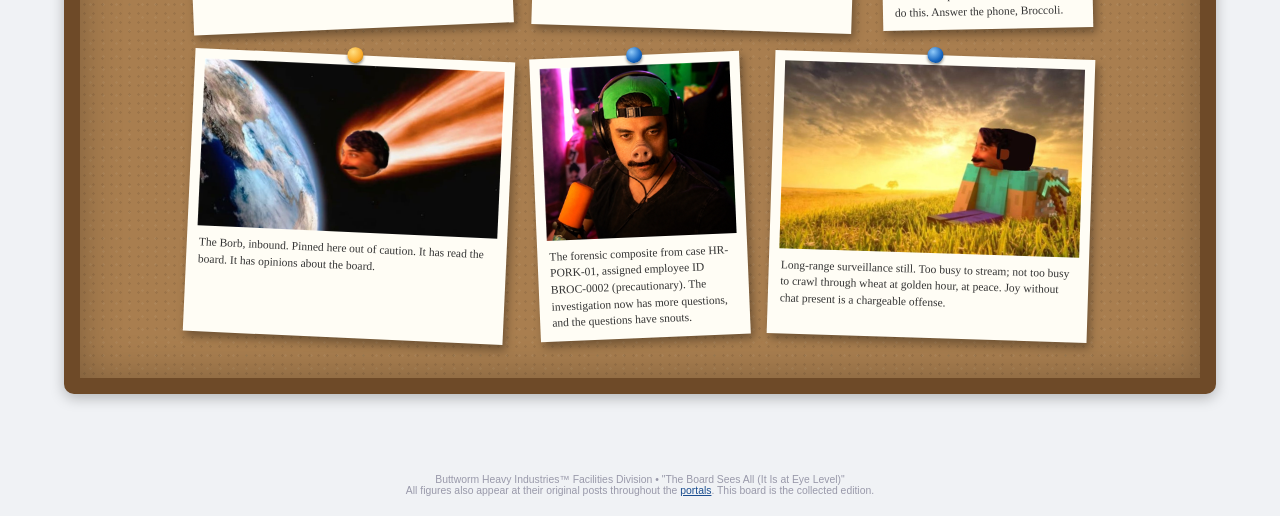
==== commit 3a16d09e: "Remove literal filenames from captions; keep them as lore only Co-Authored-By: Claude Fable 5 <norep" ====
--- a/bulletin.html
+++ b/bulletin.html
@@ -263,7 +263,7 @@
         </div>
         <div class="pin-item">
           <img src="assets/TheCube.jpg" alt="The Cube">
-          <div class="pin-cap">The approved leave facility, "TheCube.jpg". Procurement found a deal at Eurocatsuits.com and asked no questions. Time in the Cube counts as time worked.</div>
+          <div class="pin-cap">The approved leave facility. Procurement found a deal at Eurocatsuits.com and asked no questions. Time in the Cube counts as time worked.</div>
         </div>
       </div>
     </div>
@@ -303,11 +303,11 @@
       <div class="pin-wall">
         <div class="pin-item wide">
           <img src="assets/Biangle.png" alt="The Biangle">
-          <div class="pin-cap">The Biangle ("Biangle.png"). Three sides. Two visors. Zero explanations. It is already blurry: that is not your eyes. Departs when perceived.</div>
+          <div class="pin-cap">The Biangle. Three sides. Two visors. Zero explanations. It is already blurry: that is not your eyes. Departs when perceived.</div>
         </div>
         <div class="pin-item">
           <img src="assets/CombOverBorbling.png" alt="The Borbling">
-          <div class="pin-cap">The Borbling ("CombOverBorbling.png"). Offspring of the Borb. Interns in PTO, denies requests by instinct. The comb-over is policy.</div>
+          <div class="pin-cap">The Borbling (comb-over model). Offspring of the Borb. Interns in PTO, denies requests by instinct. The comb-over is policy.</div>
         </div>
       </div>
     </div>
@@ -333,11 +333,11 @@
         </div>
         <div class="pin-item">
           <img src="assets/BrocJohnPorkHybrid.png" alt="Forensic composite">
-          <div class="pin-cap">Forensic composite "BrocJohnPorkHybrid.png", assigned employee ID BROC-0002 (precautionary). The investigation now has more questions, and the questions have snouts.</div>
+          <div class="pin-cap">The forensic composite from case HR-PORK-01, assigned employee ID BROC-0002 (precautionary). The investigation now has more questions, and the questions have snouts.</div>
         </div>
         <div class="pin-item wide">
           <img src="assets/BrocMinecraft.jpg" alt="Offstream surveillance">
-          <div class="pin-cap">Surveillance still "BrocMinecraft.jpg". Too busy to stream; not too busy to crawl through wheat at golden hour, at peace. Joy without chat present is a chargeable offense.</div>
+          <div class="pin-cap">Long-range surveillance still. Too busy to stream; not too busy to crawl through wheat at golden hour, at peace. Joy without chat present is a chargeable offense.</div>
         </div>
       </div>
     </div>
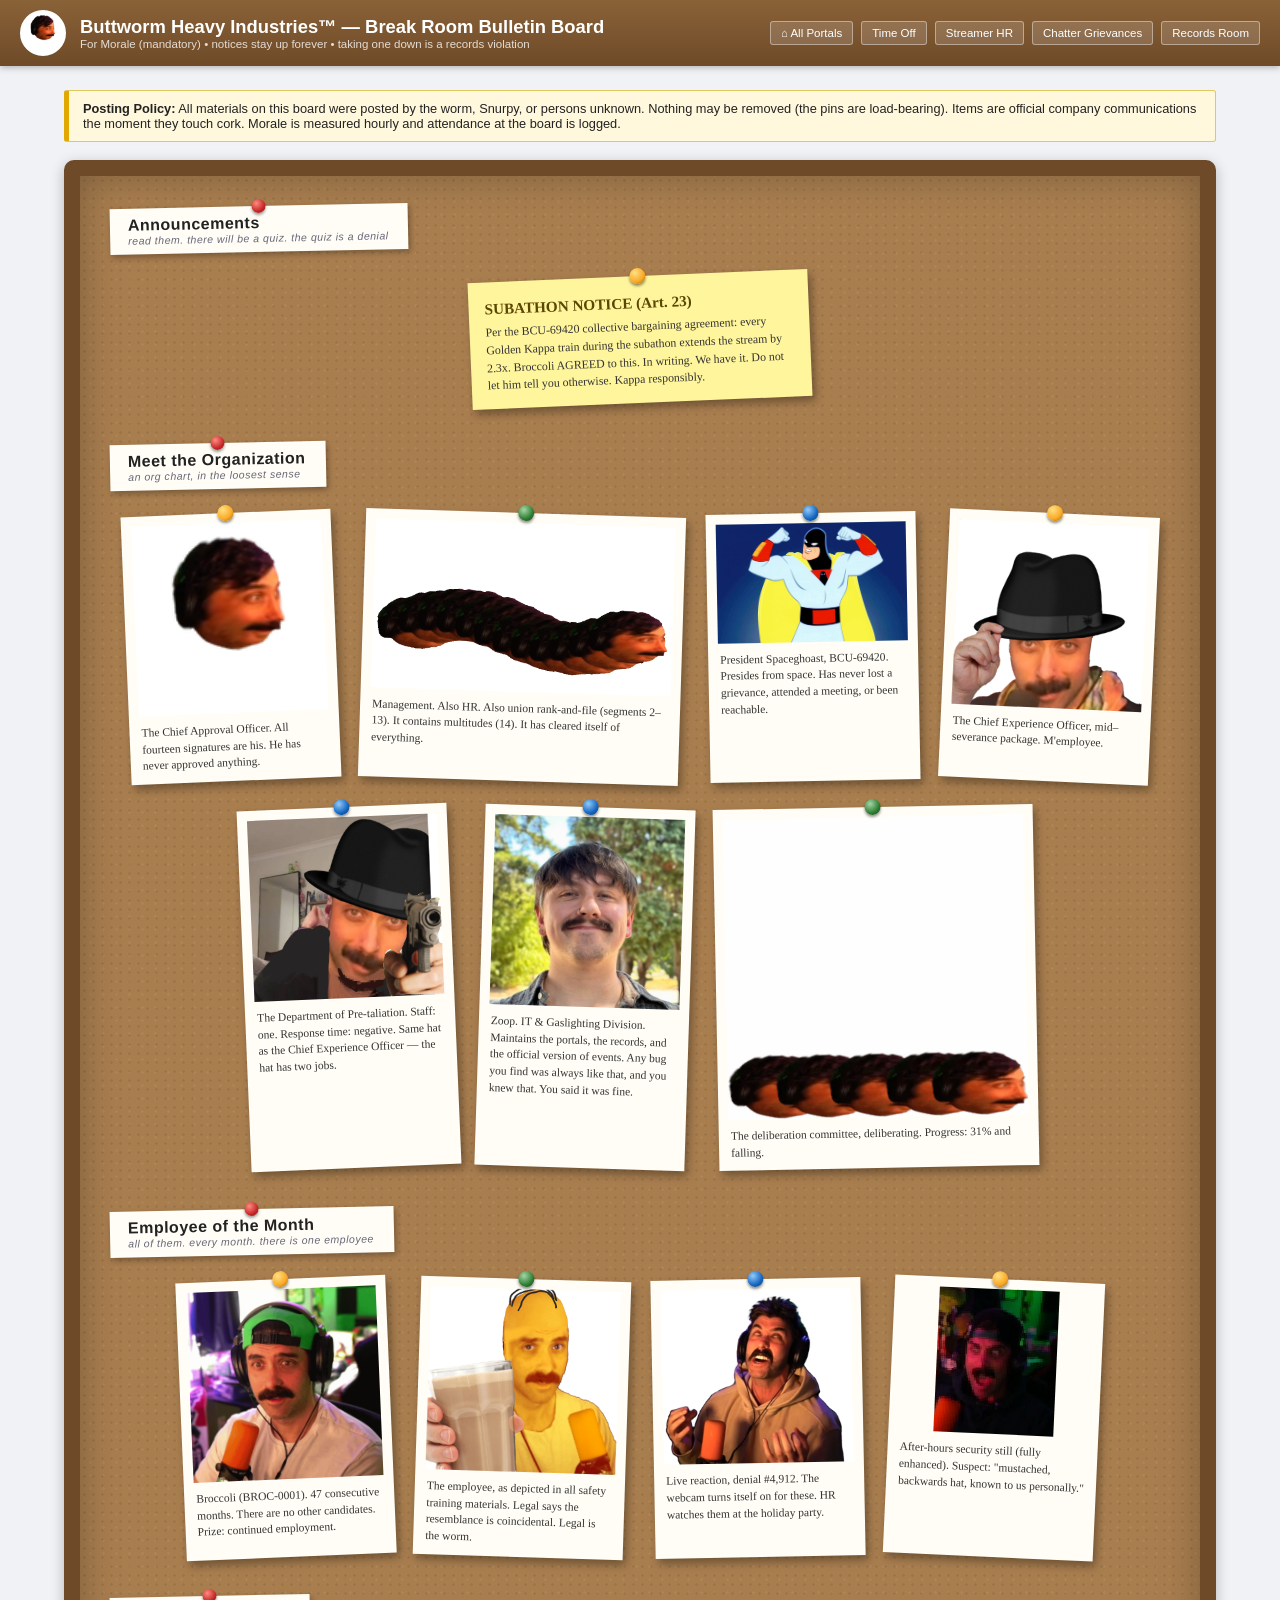
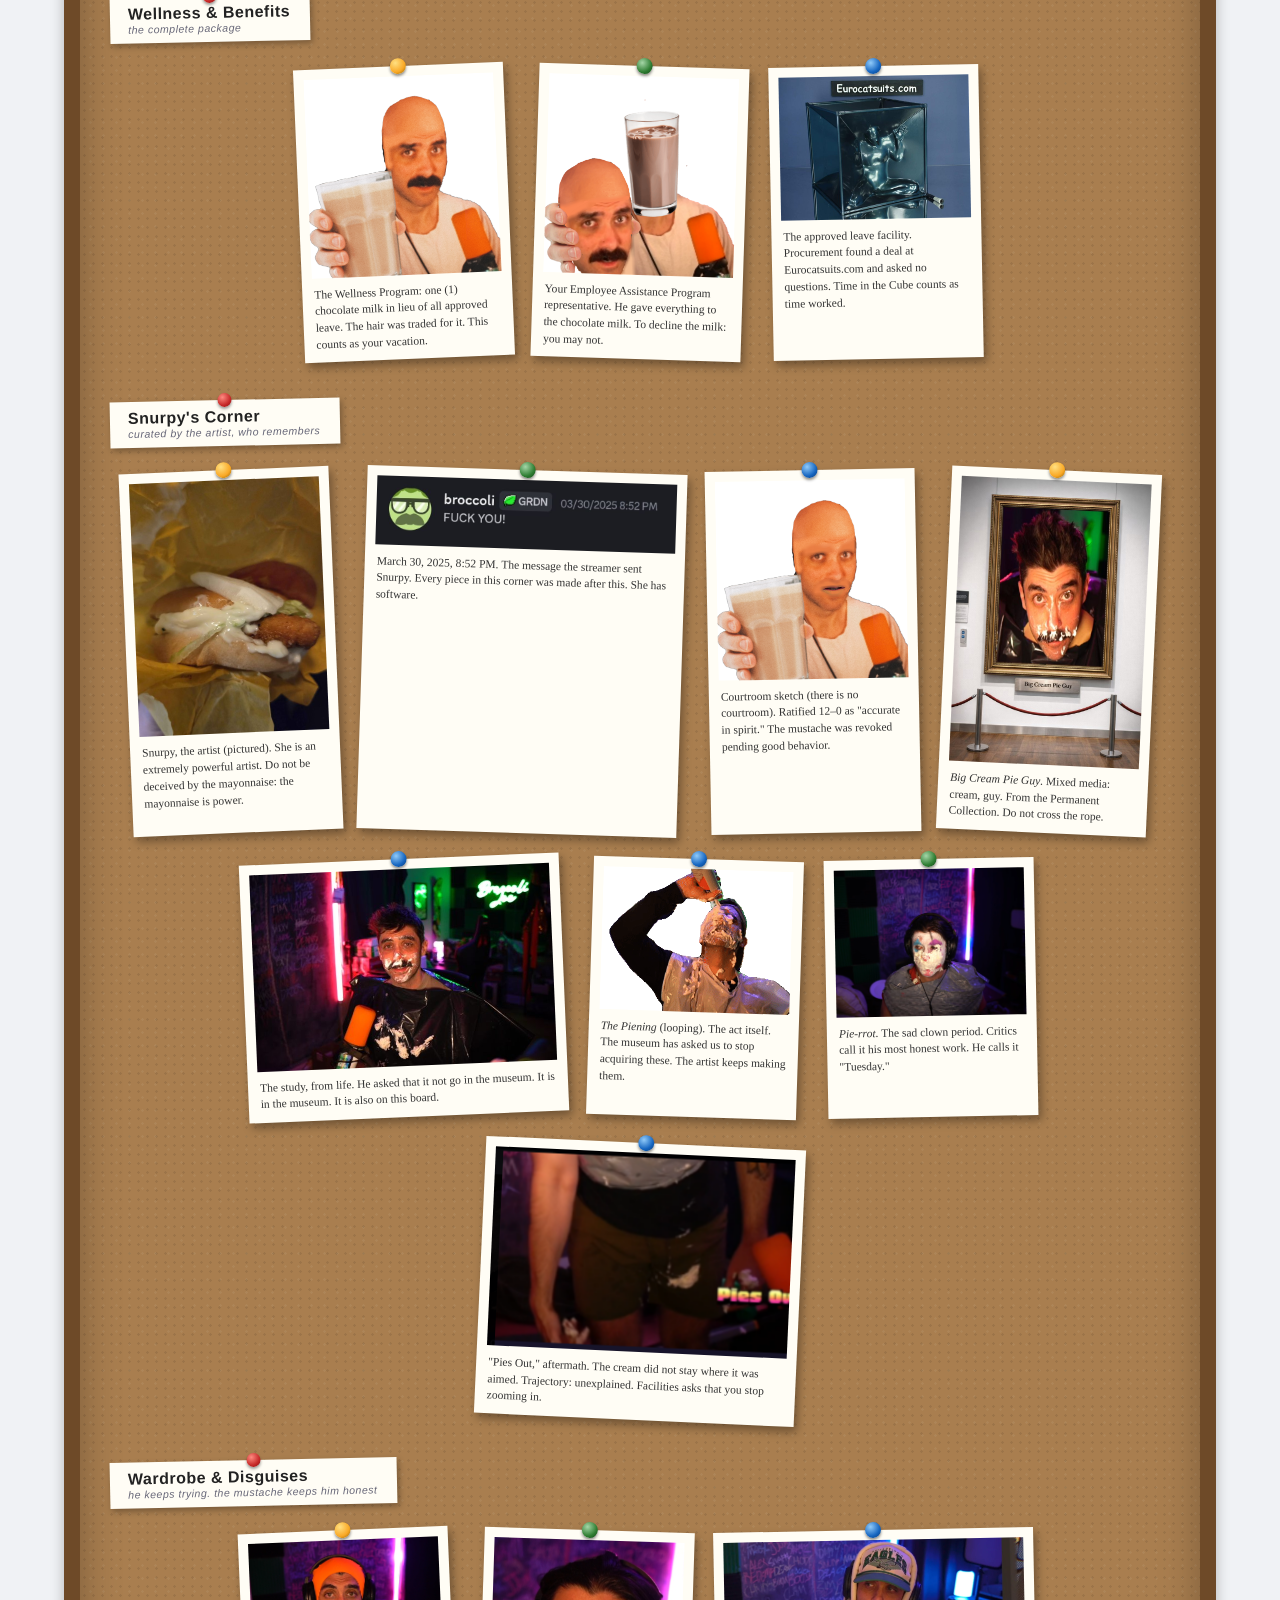
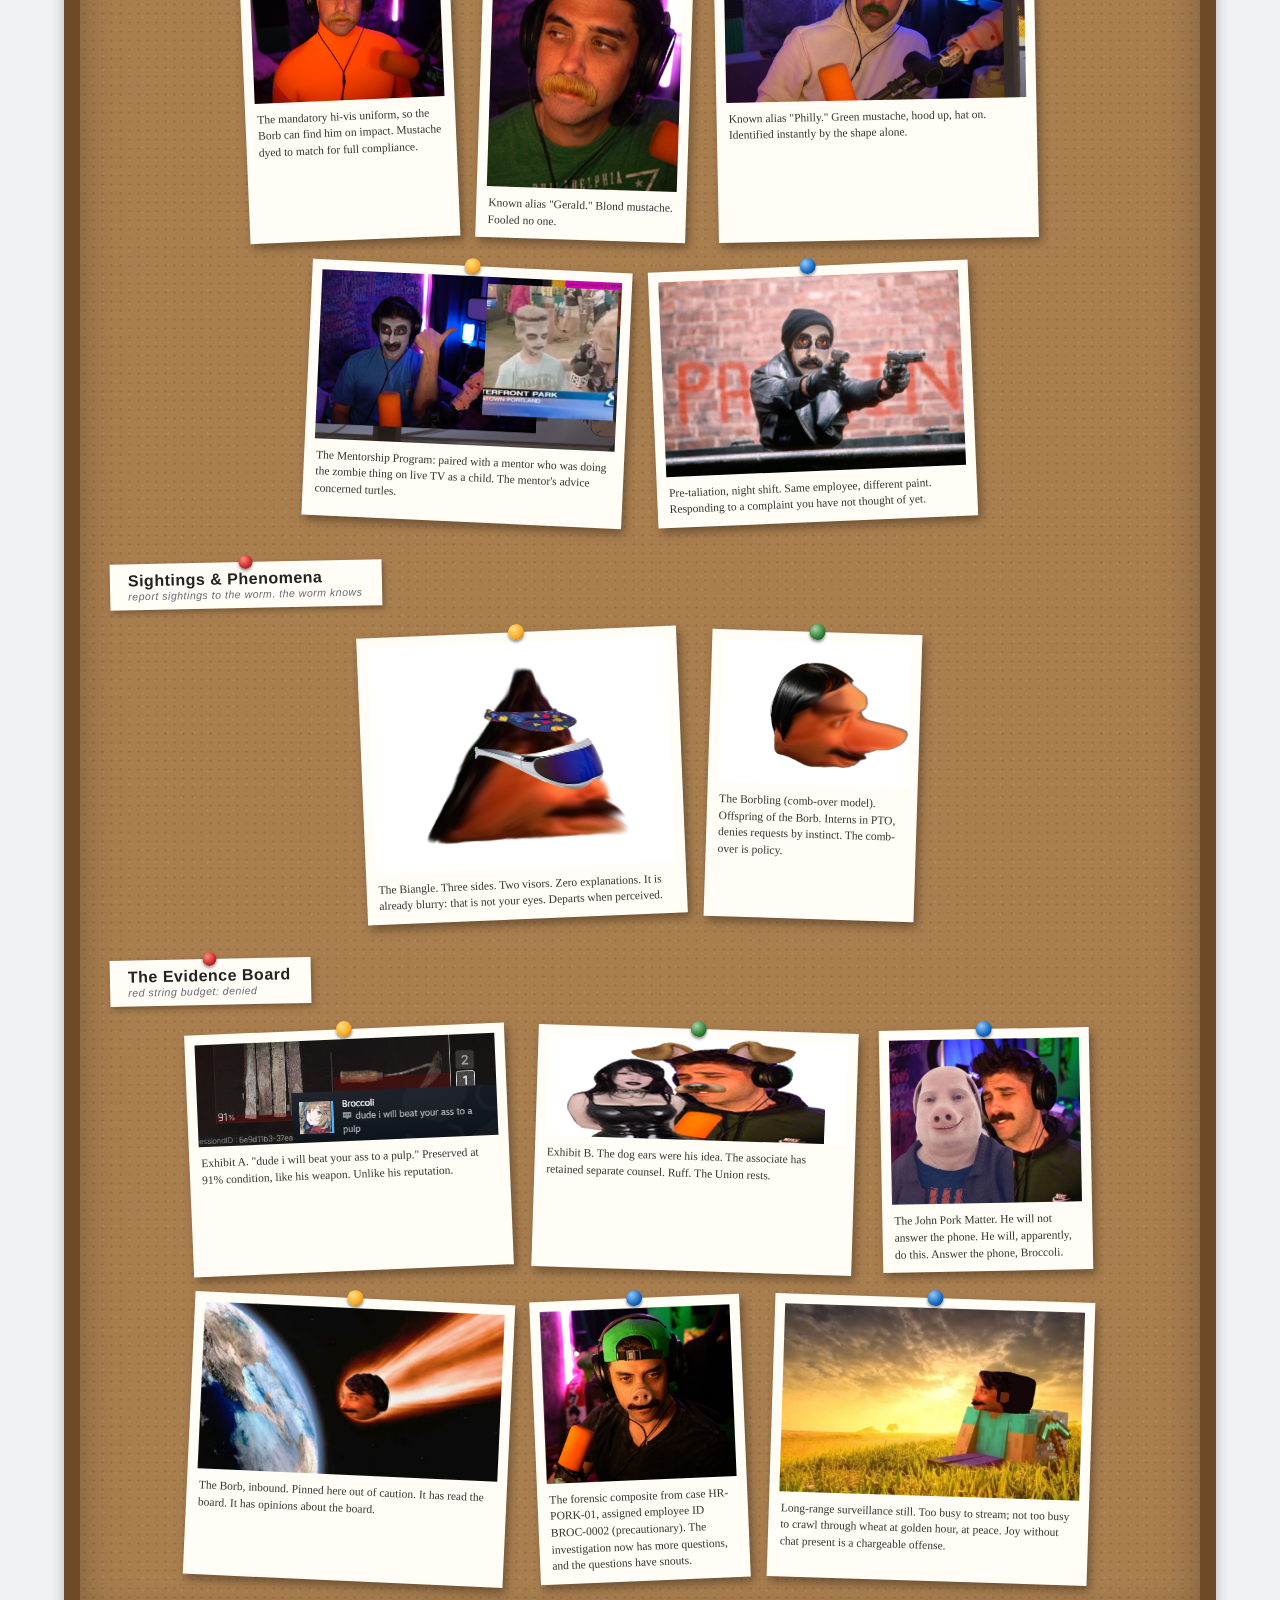
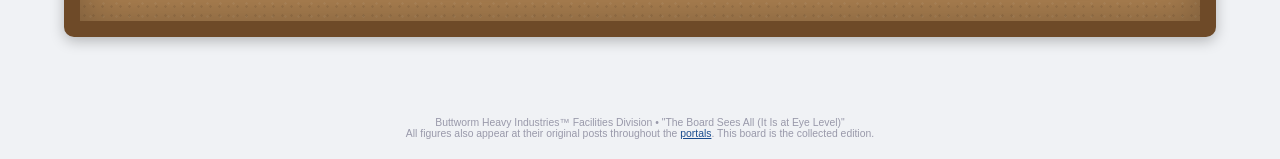
==== commit 587cb969: "Subathon Art. 23 (2.3x Golden Kappa trains), plus aliases, mentorship, hi-vis, night shift, Pie-rrot" ====
--- a/bulletin.html
+++ b/bulletin.html
@@ -156,6 +156,23 @@
   .pin-wall .pin-item:nth-child(3n+1)::before { background: radial-gradient(circle at 35% 30%, #ffe082, #f9a825 60%, #8a5c00); }
   .pin-wall .pin-item:nth-child(5n+2)::before { background: radial-gradient(circle at 35% 30%, #a5d6a7, #2e7d32 60%, #144017); }
   .pin-item:hover { transform: rotate(0deg) scale(1.03); transition: transform .15s ease; z-index: 3; }
+  .pin-item.note {
+    background: #fff59d;
+    width: 340px;
+    padding: 18px 16px 14px;
+  }
+  .pin-item.note h4 {
+    font-family: "Segoe Print", "Comic Sans MS", cursive;
+    font-size: .95rem;
+    margin-bottom: 6px;
+    color: #5a4600;
+  }
+  .pin-item.note p {
+    font-family: "Segoe Print", "Comic Sans MS", cursive;
+    font-size: .74rem;
+    color: #333;
+    line-height: 1.5;
+  }
 
   footer {
     text-align: center;
@@ -195,6 +212,18 @@
   <div class="board">
 
     <div class="board-section">
+      <div class="board-label">Announcements<small>read them. there will be a quiz. the quiz is a denial</small></div>
+      <div class="pin-wall">
+        <div class="pin-item note">
+          <h4>SUBATHON NOTICE (Art. 23)</h4>
+          <p>Per the BCU-69420 collective bargaining agreement: every Golden Kappa train during the
+          subathon extends the stream by 2.3x. Broccoli AGREED to this. In writing. We have it.
+          Do not let him tell you otherwise. Kappa responsibly.</p>
+        </div>
+      </div>
+    </div>
+
+    <div class="board-section">
       <div class="board-label">Meet the Organization<small>an org chart, in the loosest sense</small></div>
       <div class="pin-wall">
         <div class="pin-item">
@@ -294,6 +323,40 @@
         <div class="pin-item">
           <img src="assets/cream-action.gif" alt="The Piening">
           <div class="pin-cap"><em>The Piening</em> (looping). The act itself. The museum has asked us to stop acquiring these. The artist keeps making them.</div>
+        </div>
+        <div class="pin-item">
+          <img src="assets/pierrot.png" alt="Pie-rrot">
+          <div class="pin-cap"><em>Pie-rrot</em>. The sad clown period. Critics call it his most honest work. He calls it "Tuesday."</div>
+        </div>
+        <div class="pin-item wide">
+          <img src="assets/pies-out.png" alt="Pies Out aftermath">
+          <div class="pin-cap">"Pies Out," aftermath. The cream did not stay where it was aimed. Trajectory: unexplained. Facilities asks that you stop zooming in.</div>
+        </div>
+      </div>
+    </div>
+
+    <div class="board-section">
+      <div class="board-label">Wardrobe &amp; Disguises<small>he keeps trying. the mustache keeps him honest</small></div>
+      <div class="pin-wall">
+        <div class="pin-item">
+          <img src="assets/hivis.png" alt="High-visibility uniform">
+          <div class="pin-cap">The mandatory hi-vis uniform, so the Borb can find him on impact. Mustache dyed to match for full compliance.</div>
+        </div>
+        <div class="pin-item">
+          <img src="assets/alias-gerald.png" alt="Alias Gerald">
+          <div class="pin-cap">Known alias "Gerald." Blond mustache. Fooled no one.</div>
+        </div>
+        <div class="pin-item wide">
+          <img src="assets/alias-philly.webp" alt="Alias Philly">
+          <div class="pin-cap">Known alias "Philly." Green mustache, hood up, hat on. Identified instantly by the shape alone.</div>
+        </div>
+        <div class="pin-item wide">
+          <img src="assets/mentor.png" alt="The mentorship program">
+          <div class="pin-cap">The Mentorship Program: paired with a mentor who was doing the zombie thing on live TV as a child. The mentor's advice concerned turtles.</div>
+        </div>
+        <div class="pin-item wide">
+          <img src="assets/nightshift.webp" alt="Pre-taliation night shift">
+          <div class="pin-cap">Pre-taliation, night shift. Same employee, different paint. Responding to a complaint you have not thought of yet.</div>
         </div>
       </div>
     </div>
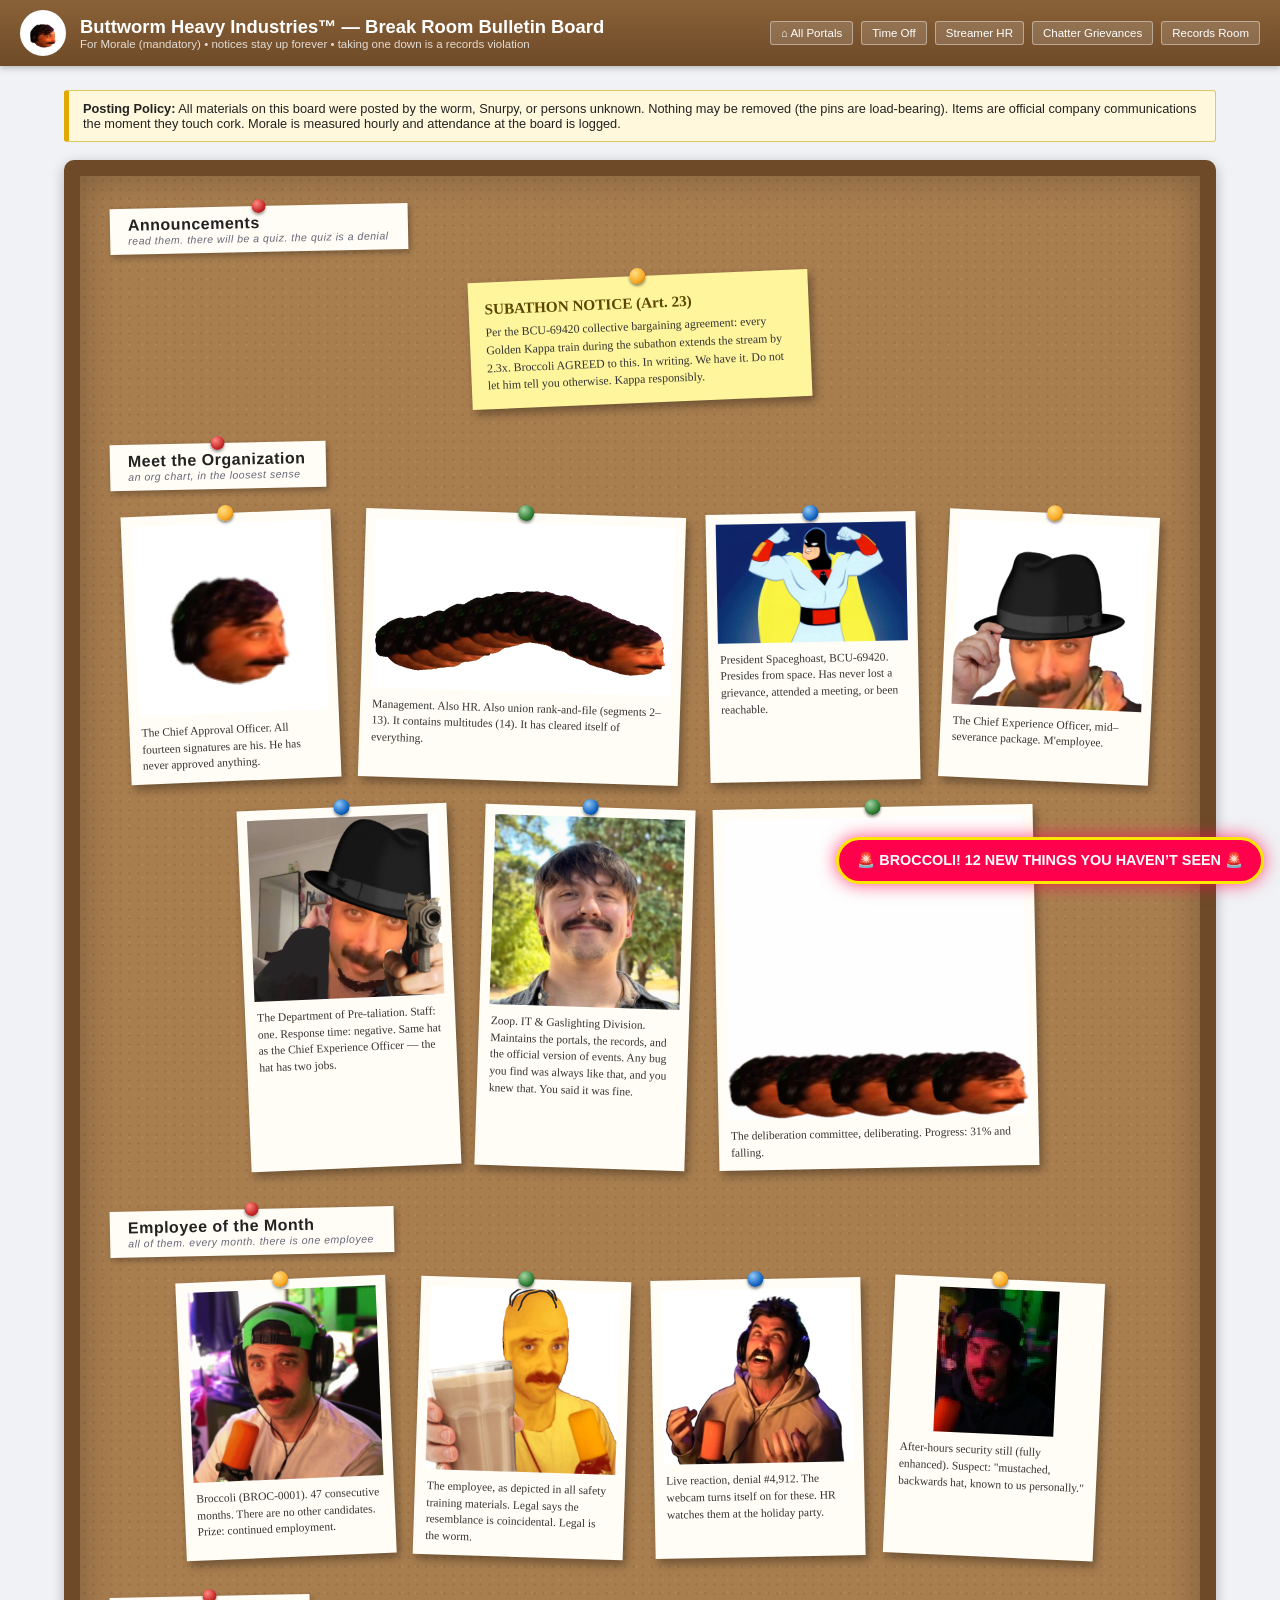
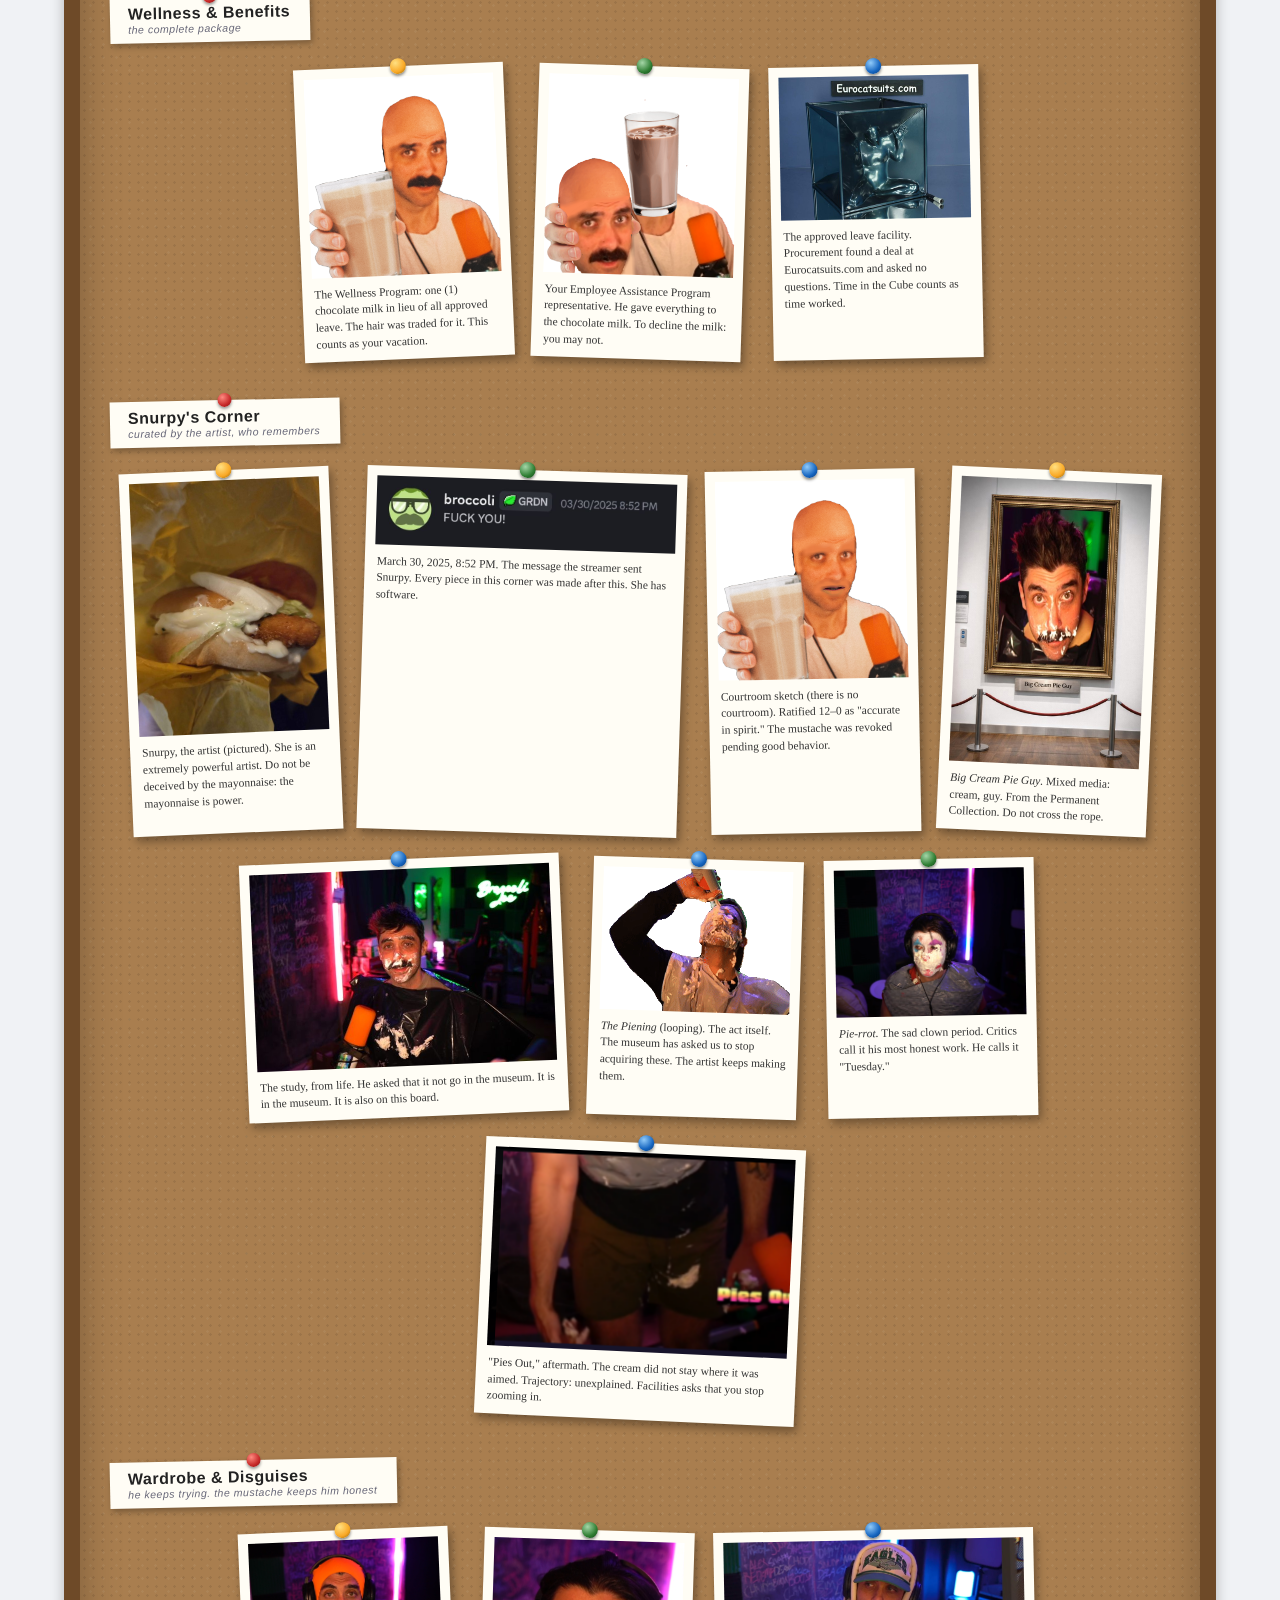
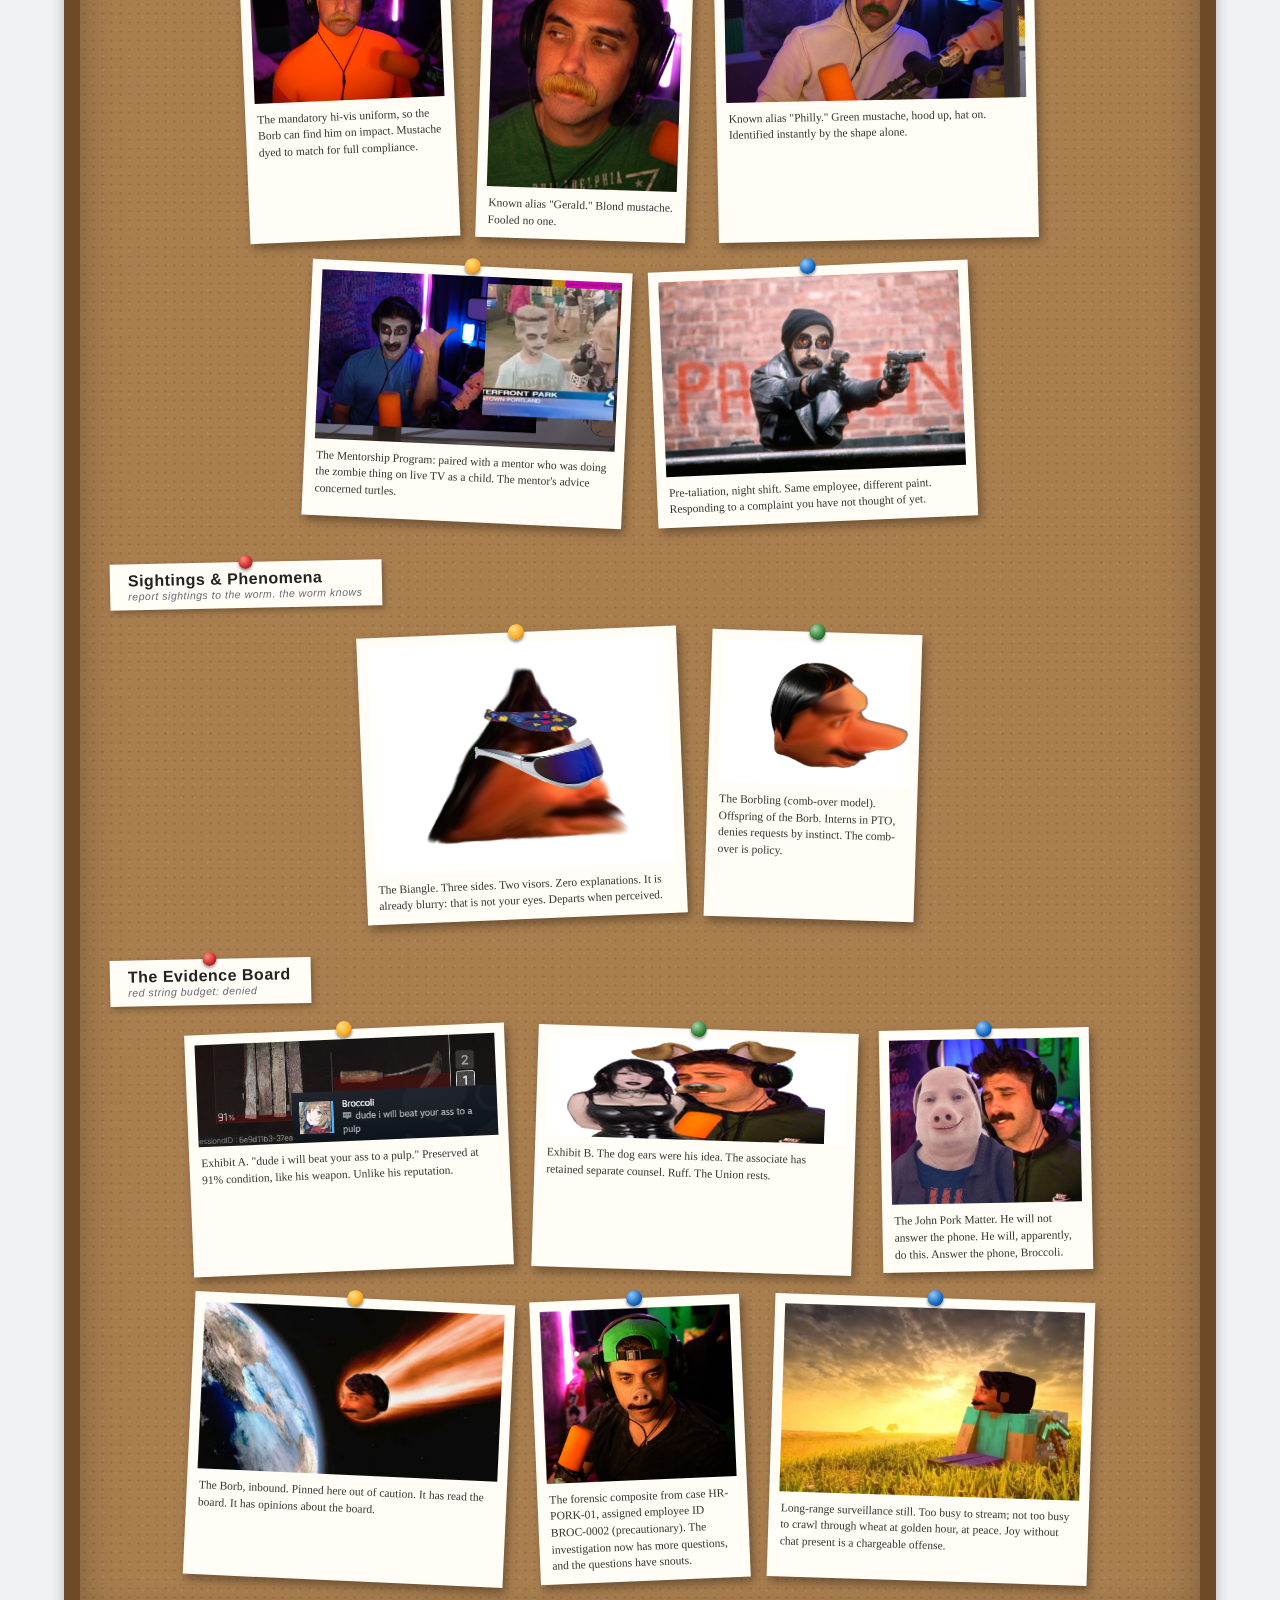
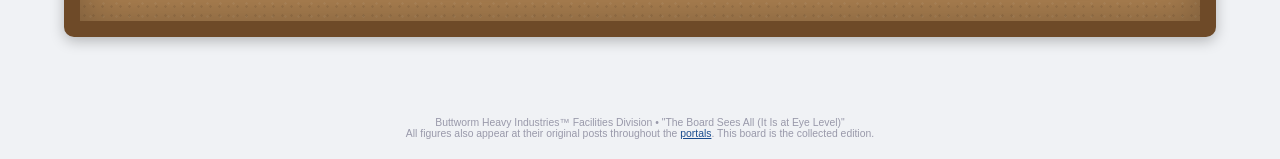
==== commit 0ff079fe: "Add loud NEW ADDITIONS alert: gateway section with fireworks and seen-tracking, floating nag on ever" ====
--- a/bulletin.html
+++ b/bulletin.html
@@ -5,6 +5,7 @@
 <meta name="viewport" content="width=device-width, initial-scale=1.0">
 <title>Buttworm Heavy Industries — Break Room Bulletin Board</title>
 <link rel="icon" type="image/webp" href="assets/face.webp">
+<link rel="stylesheet" href="new-additions.css">
 <style>
   :root {
     --corp-blue: #1a4d8f;
@@ -415,5 +416,6 @@
   <a href="index.html">portals</a>. This board is the collected edition.
 </footer>
 
+<script src="new-additions.js"></script>
 </body>
 </html>
--- a/new-additions.css
+++ b/new-additions.css
@@ -0,0 +1,233 @@
+/* Shared "NEW ADDITIONS" styles: gateway section, floating nag button, and arrival highlight. */
+
+.na-wrap {
+  position: relative;
+  margin: 0 0 28px;
+  border-radius: 14px;
+  padding: 6px;
+  background: linear-gradient(90deg, #ff004c, #ff9a00, #ffe600, #2bd96b, #1fb6ff, #9b5cff, #ff004c);
+  background-size: 300% 100%;
+  animation: na-rainbow 6s linear infinite;
+  box-shadow: 0 0 26px rgba(255, 0, 120, .4);
+  scroll-margin-top: 16px;
+}
+.na-inner {
+  background: #140c22;
+  border-radius: 10px;
+  overflow: hidden;
+  color: #fff;
+}
+
+.na-head {
+  position: relative;
+  padding: 24px 16px 14px;
+  text-align: center;
+  min-height: 170px;
+}
+.na-head canvas {
+  position: absolute;
+  inset: 0;
+  width: 100%;
+  height: 100%;
+  pointer-events: none;
+}
+.na-title {
+  position: relative;
+  font-size: clamp(1.5rem, 4vw, 2.7rem);
+  font-weight: 900;
+  letter-spacing: 1px;
+  line-height: 1.1;
+  text-shadow: 0 0 14px #ff2f92, 3px 3px 0 #000;
+  animation: na-shake 2.6s ease-in-out infinite;
+}
+.na-sub {
+  position: relative;
+  font-size: 1rem;
+  margin-top: 8px;
+  color: #ffe600;
+  font-weight: 800;
+  text-shadow: 2px 2px 0 #000;
+}
+.na-arrows {
+  position: relative;
+  display: flex;
+  justify-content: center;
+  gap: 26px;
+  font-size: 2.2rem;
+  margin-top: 10px;
+}
+.na-arrows span {
+  display: inline-block;
+  color: #ffe600;
+  text-shadow: 0 0 10px #ff9a00;
+  animation: na-bounce .9s ease-in-out infinite;
+}
+.na-arrows span:nth-child(even) { animation-delay: .45s; color: #2bd96b; text-shadow: 0 0 10px #2bd96b; }
+
+.na-marquee {
+  overflow: hidden;
+  white-space: nowrap;
+  background: #ffe600;
+  color: #140c22;
+  font-weight: 900;
+  padding: 7px 0;
+  font-size: .92rem;
+  letter-spacing: .5px;
+}
+.na-marquee div {
+  display: inline-block;
+  padding-left: 100%;
+  animation: na-scroll 22s linear infinite;
+}
+
+.na-label {
+  padding: 14px 16px 0;
+  font-weight: 900;
+  color: #ffe600;
+  font-size: .85rem;
+  letter-spacing: 1.5px;
+  text-transform: uppercase;
+}
+.na-list {
+  display: grid;
+  grid-template-columns: repeat(auto-fill, minmax(270px, 1fr));
+  gap: 16px;
+  padding: 14px 16px 16px;
+}
+.na-item {
+  position: relative;
+  display: flex;
+  gap: 12px;
+  align-items: center;
+  background: #24173a;
+  border: 2px solid #3b2a5c;
+  border-radius: 10px;
+  padding: 10px;
+  color: #fff;
+  text-decoration: none;
+  transition: transform .12s ease, border-color .12s ease;
+}
+.na-item:hover { transform: translateY(-2px) scale(1.02); border-color: #ffe600; }
+.na-item img {
+  width: 74px;
+  height: 74px;
+  object-fit: cover;
+  border-radius: 6px;
+  background: #fff;
+  flex-shrink: 0;
+}
+.na-item .na-t { font-weight: 800; font-size: .95rem; }
+.na-item .na-w { font-size: .68rem; color: #c9b8ff; margin-top: 2px; text-transform: uppercase; letter-spacing: .5px; }
+.na-item .na-b { font-size: .75rem; color: #ddd; margin-top: 4px; line-height: 1.35; }
+.na-item.na-important { border-color: #ffe600; background: #3a2a05; box-shadow: 0 0 14px rgba(255, 230, 0, .35); }
+.na-badge {
+  position: absolute;
+  top: -11px;
+  right: -8px;
+  background: #ff004c;
+  color: #fff;
+  font-weight: 900;
+  font-size: .72rem;
+  padding: 4px 9px;
+  border-radius: 999px;
+  transform: rotate(10deg);
+  box-shadow: 0 0 10px #ff004c;
+  animation: na-pulse 1.1s ease-in-out infinite;
+}
+.na-item.na-seen { opacity: .55; }
+.na-item.na-seen .na-badge { display: none; }
+.na-item.na-seen::after {
+  content: "seen (we checked)";
+  position: absolute;
+  bottom: 6px;
+  right: 10px;
+  font-size: .6rem;
+  color: #9b8fb8;
+  font-style: italic;
+}
+
+.na-actions {
+  display: flex;
+  gap: 10px;
+  justify-content: center;
+  flex-wrap: wrap;
+  padding: 0 16px 18px;
+}
+.na-btn {
+  background: #ff004c;
+  color: #fff;
+  border: 0;
+  border-radius: 999px;
+  padding: 10px 20px;
+  font-weight: 900;
+  font-size: .9rem;
+  cursor: pointer;
+  font-family: inherit;
+  box-shadow: 0 0 12px rgba(255, 0, 76, .6);
+}
+.na-btn:hover { background: #ff2f6b; }
+.na-btn.na-ghost { background: transparent; border: 2px solid #c9b8ff; color: #c9b8ff; box-shadow: none; }
+
+/* Floating nag button on every other page */
+.na-float {
+  position: fixed;
+  right: 16px;
+  bottom: 16px;
+  z-index: 45;
+  background: #ff004c;
+  color: #fff;
+  font-weight: 900;
+  font-size: .9rem;
+  text-decoration: none;
+  padding: 12px 18px;
+  border-radius: 999px;
+  border: 3px solid #ffe600;
+  box-shadow: 0 0 18px rgba(255, 0, 76, .7);
+  max-width: calc(100vw - 32px);
+  animation: na-float-bob 1.4s ease-in-out infinite;
+}
+.na-float:hover { background: #ff2f6b; }
+.na-float.na-calm { background: #5a3a8a; border-color: #c9b8ff; animation: none; box-shadow: 0 2px 8px rgba(0,0,0,.3); }
+
+/* When a NEW link lands on a card, make it impossible to miss */
+.card:target, .record:target, .gallery:target, .board-section:target {
+  scroll-margin-top: 20px;
+  outline: 4px solid #ffe600;
+  outline-offset: 3px;
+  animation: na-glow 1.2s ease-in-out 5;
+}
+.card:target::before, .record:target::before, .gallery:target::before {
+  content: "\2B07  BROCCOLI. THIS ONE. THIS IS THE NEW THING.  \2B07";
+  display: block;
+  flex-basis: 100%;
+  width: 100%;
+  background: #ff004c;
+  color: #fff;
+  font-weight: 900;
+  text-align: center;
+  padding: 7px;
+  font-size: .82rem;
+  letter-spacing: .5px;
+}
+
+@keyframes na-rainbow { from { background-position: 0% 50%; } to { background-position: 300% 50%; } }
+@keyframes na-shake {
+  0%, 70%, 100% { transform: rotate(0deg) scale(1); }
+  74% { transform: rotate(-2deg) scale(1.04); }
+  78% { transform: rotate(2deg) scale(1.04); }
+  82% { transform: rotate(-1.5deg) scale(1.03); }
+  86% { transform: rotate(1.5deg) scale(1.02); }
+}
+@keyframes na-bounce { 0%, 100% { transform: translateY(0); } 50% { transform: translateY(10px); } }
+@keyframes na-scroll { from { transform: translateX(0); } to { transform: translateX(-100%); } }
+@keyframes na-pulse { 0%, 100% { transform: rotate(10deg) scale(1); } 50% { transform: rotate(10deg) scale(1.15); } }
+@keyframes na-float-bob { 0%, 100% { transform: translateY(0); } 50% { transform: translateY(-8px); } }
+@keyframes na-glow {
+  0%, 100% { box-shadow: 0 0 0 rgba(255, 230, 0, 0); }
+  50% { box-shadow: 0 0 30px 6px rgba(255, 230, 0, .8); }
+}
+
+@media (prefers-reduced-motion: reduce) {
+  .na-wrap, .na-title, .na-arrows span, .na-badge, .na-float, .card:target, .record:target, .gallery:target { animation: none; }
+  .na-marquee div { animation: none; padding-left: 0; }
+}
